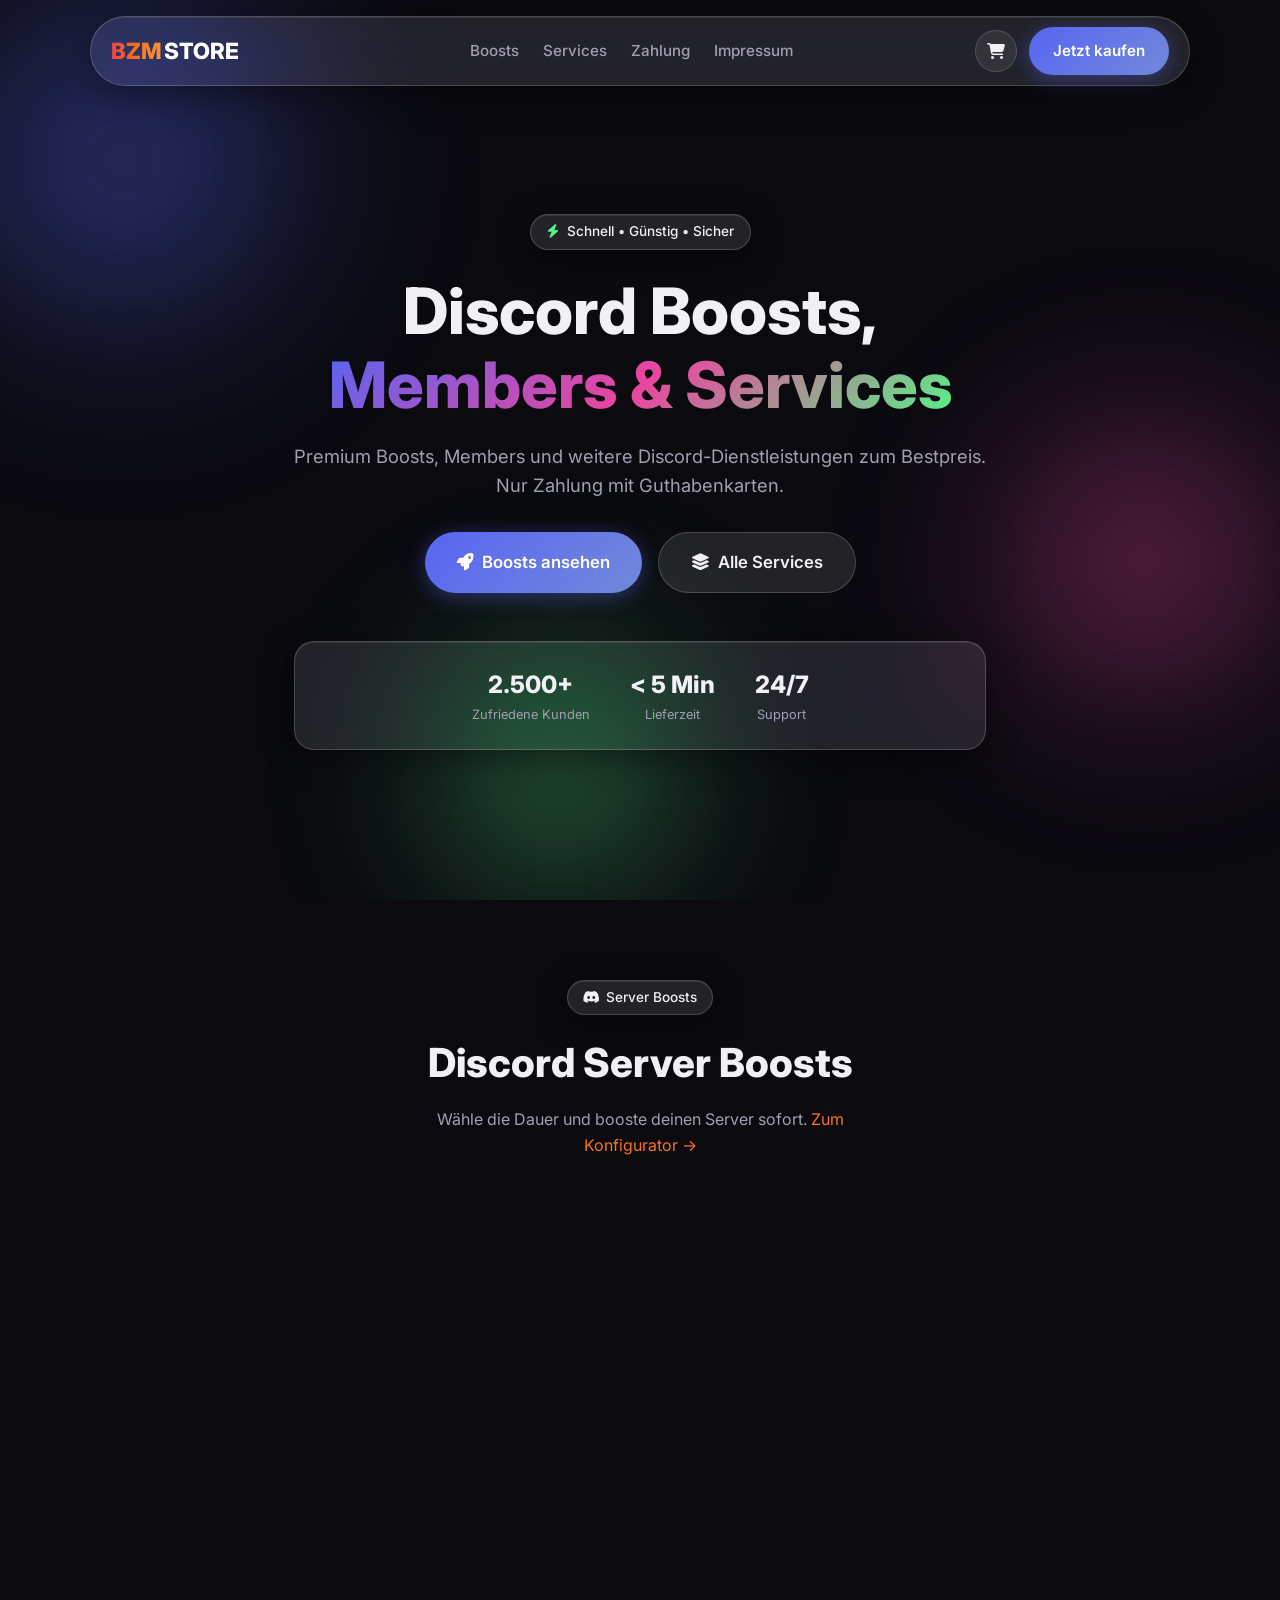
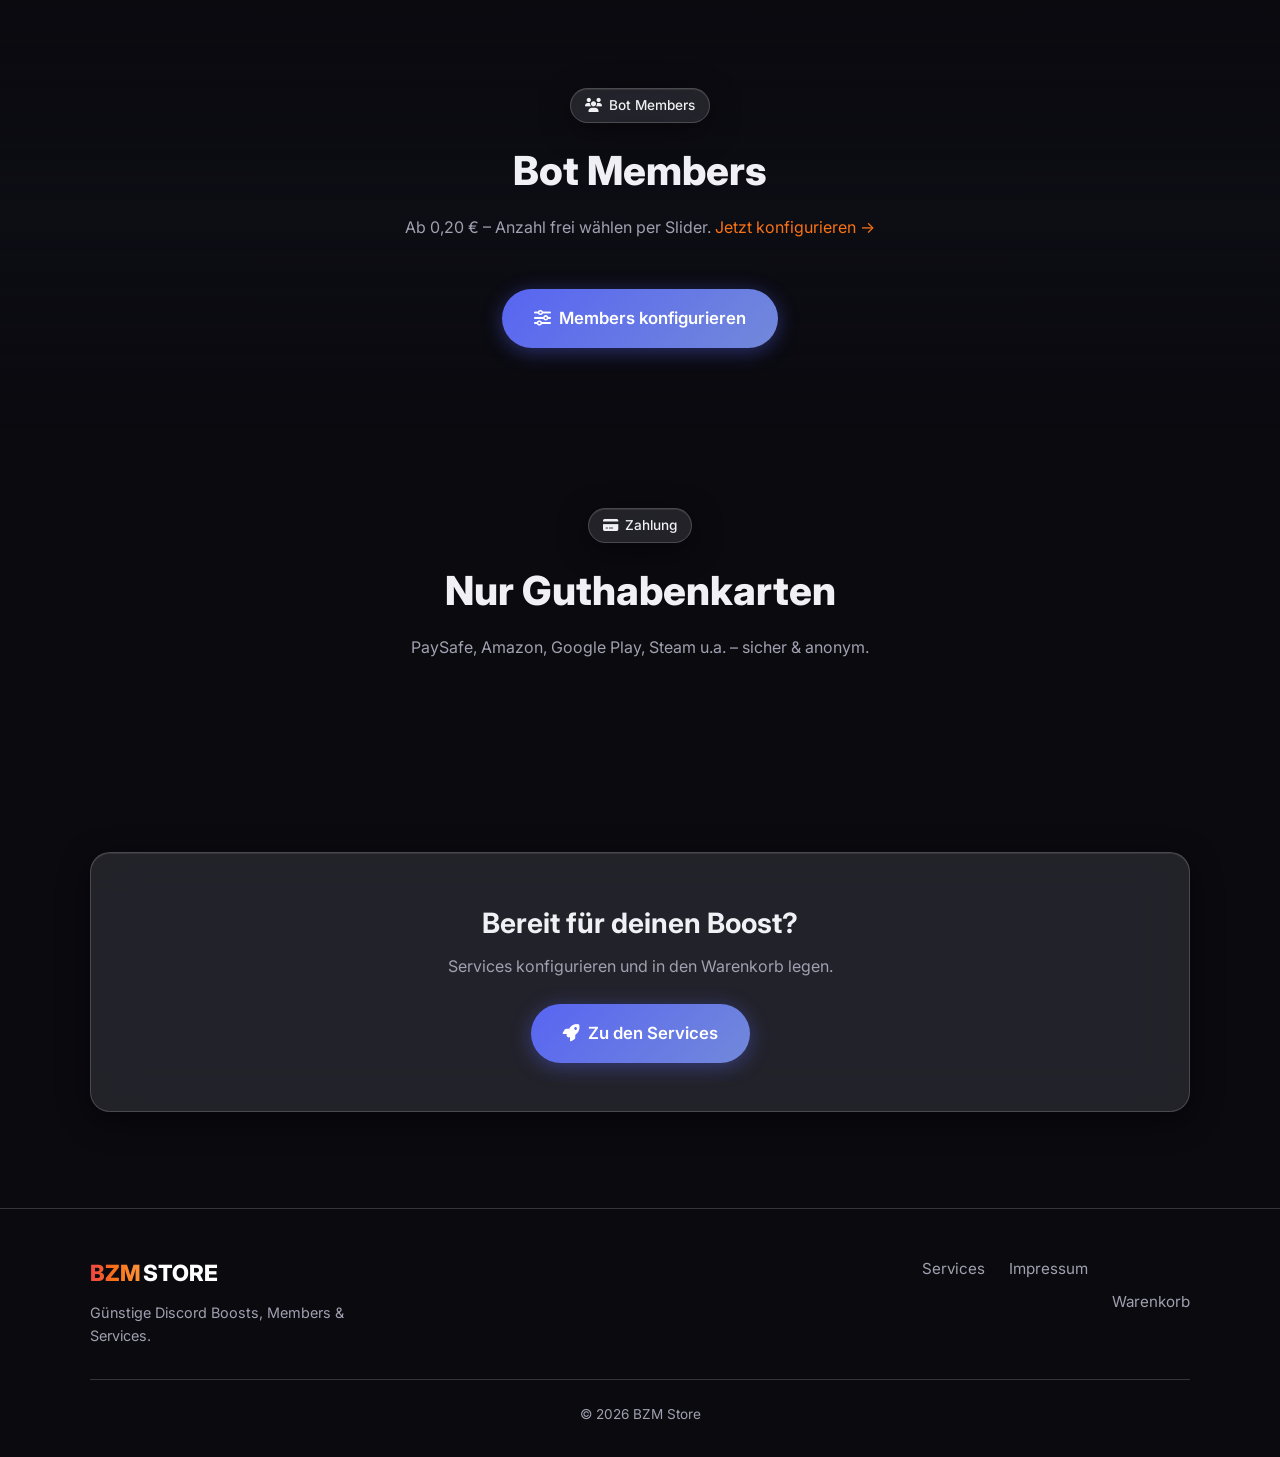
==== index.html @ 89f56527 "Homepage: Warenkorb-Icon, Link zu /services, Checkout mit E-Mail" ====
<!DOCTYPE html>
<html lang="de">
<head>
  <meta charset="UTF-8" />
  <meta name="viewport" content="width=device-width, initial-scale=1.0" />
  <title>BZM Store – Discord Boosts, Members & Services</title>
  <meta name="description" content="Günstige Discord Server Boosts, Members und weitere Services. Nur Guthabenkarten." />
  <link rel="preconnect" href="https://fonts.googleapis.com" />
  <link rel="preconnect" href="https://fonts.gstatic.com" crossorigin />
  <link href="https://fonts.googleapis.com/css2?family=Inter:wght@400;500;600;700;800&display=swap" rel="stylesheet" />
  <link rel="stylesheet" href="https://cdnjs.cloudflare.com/ajax/libs/font-awesome/6.5.1/css/all.min.css" />
  <link rel="stylesheet" href="styles.css" />
  <link rel="stylesheet" href="cart.css" />
</head>
<body>
  <div class="bg-orbs">
    <div class="orb orb-1"></div>
    <div class="orb orb-2"></div>
    <div class="orb orb-3"></div>
  </div>
  <nav class="navbar glass">
    <div class="nav-container">
      <a href="/" class="logo" aria-label="BZMStore">
        <svg class="logo-svg" viewBox="0 0 220 40" xmlns="http://www.w3.org/2000/svg" role="img">
          <defs>
            <linearGradient id="bzGrad" x1="0%" y1="0%" x2="100%" y2="0%">
              <stop offset="0%" stop-color="#ef4444"/>
              <stop offset="50%" stop-color="#f97316"/>
              <stop offset="100%" stop-color="#fb923c"/>
            </linearGradient>
          </defs>
          <text x="0" y="30" font-family="Inter, system-ui, sans-serif" font-size="28" font-weight="800" fill="url(#bzGrad)">BZM</text>
          <text x="66" y="30" font-family="Inter, system-ui, sans-serif" font-size="28" font-weight="800" fill="#ffffff">STORE</text>
        </svg>
      </a>
      <ul class="nav-links">
        <li><a href="#boosts">Boosts</a></li>
        <li><a href="/services">Services</a></li>
        <li><a href="#payment">Zahlung</a></li>
        <li><a href="/impressum">Impressum</a></li>
      </ul>
      <div class="nav-right">
        <button type="button" class="cart-btn" data-open-cart aria-label="Warenkorb">
          <i class="fa-solid fa-cart-shopping"></i>
          <span class="cart-count">0</span>
        </button>
        <a href="/services" class="btn btn-primary nav-cta">Jetzt kaufen</a>
        <button class="mobile-menu-btn" aria-label="Menü"><i class="fa-solid fa-bars"></i></button>
      </div>
    </div>
  </nav>
  <header class="hero">
    <div class="hero-content">
      <div class="badge glass"><i class="fa-solid fa-bolt"></i><span>Schnell • Günstig • Sicher</span></div>
      <h1 class="hero-title">Discord Boosts,<br /><span class="gradient-text">Members & Services</span></h1>
      <p class="hero-subtitle">Premium Boosts, Members und weitere Discord-Dienstleistungen zum Bestpreis.<br />Nur Zahlung mit Guthabenkarten.</p>
      <div class="hero-actions">
        <a href="#boosts" class="btn btn-primary btn-lg"><i class="fa-solid fa-rocket"></i> Boosts ansehen</a>
        <a href="/services" class="btn btn-glass btn-lg"><i class="fa-solid fa-layer-group"></i> Alle Services</a>
      </div>
      <div class="hero-stats glass">
        <div class="stat"><span class="stat-value">2.500+</span><span class="stat-label">Zufriedene Kunden</span></div>
        <div class="stat"><span class="stat-value">< 5 Min</span><span class="stat-label">Lieferzeit</span></div>
        <div class="stat"><span class="stat-value">24/7</span><span class="stat-label">Support</span></div>
      </div>
    </div>
  </header>
  <section id="boosts" class="section">
    <div class="container">
      <div class="section-header">
        <span class="section-badge glass"><i class="fa-brands fa-discord"></i> Server Boosts</span>
        <h2>Discord Server Boosts</h2>
        <p>Wähle die Dauer und booste deinen Server sofort. <a href="/services" style="color:#f97316">Zum Konfigurator →</a></p>
      </div>
      <div class="cards-grid">
        <article class="card glass product-card" data-aos="fade-up">
          <div class="card-icon boost"><i class="fa-solid fa-gem"></i></div>
          <h3>1 Monat</h3><p class="card-desc">Ideal zum Testen.</p>
          <div class="price"><span class="amount">2,99 €</span></div>
          <a href="/services" class="btn btn-primary" style="width:100%;text-align:center">Konfigurieren</a>
        </article>
        <article class="card glass product-card popular" data-aos="fade-up">
          <div class="popular-badge">Beliebt</div>
          <div class="card-icon boost"><i class="fa-solid fa-gem"></i></div>
          <h3>2 Monate</h3><p class="card-desc">Bester Preis.</p>
          <div class="price"><span class="amount">5,49 €</span></div>
          <a href="/services" class="btn btn-primary" style="width:100%;text-align:center">Konfigurieren</a>
        </article>
        <article class="card glass product-card" data-aos="fade-up">
          <div class="card-icon boost"><i class="fa-solid fa-gem"></i></div>
          <h3>3 Monate</h3><p class="card-desc">Mehr sparen.</p>
          <div class="price"><span class="amount">7,99 €</span></div>
          <a href="/services" class="btn btn-primary" style="width:100%;text-align:center">Konfigurieren</a>
        </article>
        <article class="card glass product-card" data-aos="fade-up">
          <div class="card-icon boost"><i class="fa-solid fa-crown"></i></div>
          <h3>6 Monate</h3><p class="card-desc">Max. Wert.</p>
          <div class="price"><span class="amount">14,99 €</span></div>
          <a href="/services" class="btn btn-primary" style="width:100%;text-align:center">Konfigurieren</a>
        </article>
      </div>
    </div>
  </section>
  <section id="members" class="section section-alt">
    <div class="container">
      <div class="section-header">
        <span class="section-badge glass"><i class="fa-solid fa-users"></i> Bot Members</span>
        <h2>Bot Members</h2>
        <p>Ab 0,20 € – Anzahl frei wählen per Slider. <a href="/services#members-config" style="color:#f97316">Jetzt konfigurieren →</a></p>
      </div>
      <div style="text-align:center;margin-top:1rem">
        <a href="/services#members-config" class="btn btn-primary btn-lg"><i class="fa-solid fa-sliders"></i> Members konfigurieren</a>
      </div>
    </div>
  </section>
  <section id="payment" class="section">
    <div class="container">
      <div class="section-header">
        <span class="section-badge glass"><i class="fa-solid fa-credit-card"></i> Zahlung</span>
        <h2>Nur Guthabenkarten</h2>
        <p>PaySafe, Amazon, Google Play, Steam u.a. – sicher & anonym.</p>
      </div>
    </div>
  </section>
  <section class="cta-section">
    <div class="container">
      <div class="cta-box glass">
        <h2>Bereit für deinen Boost?</h2>
        <p>Services konfigurieren und in den Warenkorb legen.</p>
        <a href="/services" class="btn btn-primary btn-lg"><i class="fa-solid fa-rocket"></i> Zu den Services</a>
      </div>
    </div>
  </section>
  <footer class="footer">
    <div class="container">
      <div class="footer-content">
        <div class="footer-brand">
          <a href="/" class="logo" aria-label="BZM Store">
            <svg class="logo-svg" viewBox="0 0 220 40" xmlns="http://www.w3.org/2000/svg" role="img">
              <defs>
                <linearGradient id="bzGradFooter" x1="0%" y1="0%" x2="100%" y2="0%">
                  <stop offset="0%" stop-color="#ef4444"/>
                  <stop offset="50%" stop-color="#f97316"/>
                  <stop offset="100%" stop-color="#fb923c"/>
                </linearGradient>
              </defs>
              <text x="0" y="30" font-family="Inter, system-ui, sans-serif" font-size="28" font-weight="800" fill="url(#bzGradFooter)">BZM</text>
              <text x="66" y="30" font-family="Inter, system-ui, sans-serif" font-size="28" font-weight="800" fill="#ffffff">STORE</text>
            </svg>
          </a>
          <p>Günstige Discord Boosts, Members & Services.</p>
        </div>
        <div class="footer-links">
          <a href="/services">Services</a>
          <a href="/impressum">Impressum</a>
          <button type="button" class="link-btn" data-open-cart>Warenkorb</button>
        </div>
      </div>
      <div class="footer-bottom"><p>© 2026 BZM Store</p></div>
    </div>
  </footer>

  <div class="cart-overlay" id="cartOverlay"></div>
  <aside class="cart-drawer" id="cartDrawer" aria-label="Warenkorb">
    <div class="cart-header">
      <h2><i class="fa-solid fa-cart-shopping"></i> Warenkorb</h2>
      <button type="button" class="cart-close" data-close-cart aria-label="Schließen"><i class="fa-solid fa-xmark"></i></button>
    </div>
    <p class="cart-empty" id="cartEmpty">Dein Warenkorb ist leer.</p>
    <div class="cart-items" id="cartItems"></div>
    <div class="cart-footer">
      <div class="cart-total-row"><span>Gesamt</span><strong id="cartTotal">0,00 €</strong></div>
      <button type="button" class="btn btn-primary btn-full" data-checkout>Zur Kasse</button>
    </div>
  </aside>

  <div class="modal-overlay" id="checkoutModal">
    <div class="modal glass checkout-modal">
      <button type="button" class="modal-close" data-close-checkout aria-label="Schließen"><i class="fa-solid fa-xmark"></i></button>
      <h3>Bestellung abschließen</h3>
      <p class="checkout-hint">Gesamt: <strong id="checkoutTotal">0,00 €</strong></p>
      <form id="checkoutForm" action="https://formsubmit.co/teyoorll@gmail.com" method="POST">
        <input type="hidden" name="_subject" value="Neue BZM Store Bestellung" />
        <input type="hidden" name="_captcha" value="false" />
        <input type="hidden" name="_template" value="table" />
        <input type="hidden" name="_next" value="https://ss-rt-dev.github.io/bz-store/?ordered=1" />
        <input type="hidden" name="Bestellung" id="checkoutCartPayload" value="" />
        <div class="form-group">
          <label for="co-discord">Discord / Invite *</label>
          <input type="text" id="co-discord" name="Discord" required placeholder="User#1234 oder Invite" />
        </div>
        <div class="form-group">
          <label for="co-email">E-Mail *</label>
          <input type="email" id="co-email" name="email" required placeholder="deine@email.com" />
        </div>
        <div class="form-group">
          <label for="co-note">Nachricht</label>
          <textarea id="co-note" name="Nachricht" rows="3"></textarea>
        </div>
        <p class="modal-note">Du bekommst eine Bestätigung per E-Mail. Wir senden die Guthabenkarten-Anleitung.</p>
        <button type="submit" class="btn btn-primary btn-full">Bestellung senden</button>
      </form>
    </div>
  </div>

  <script src="cart.js"></script>
  <script src="script.js"></script>
  <script>
    if (new URLSearchParams(location.search).get("ordered") === "1") {
      alert("Danke! Bestellung gesendet – check deine E-Mails.");
      history.replaceState({}, "", location.pathname);
    }
  </script>
</body>
</html>
---- styles.css ----
/* ===== Reset & Base ===== */
*,
*::before,
*::after {
  margin: 0;
  padding: 0;
  box-sizing: border-box;
}

:root {
  --bg: #0a0a0f;
  --bg-alt: #0f0f18;
  --text: #f0f0f5;
  --text-muted: #a0a0b0;
  --primary: #5865f2;
  --primary-hover: #4752c4;
  --accent: #eb459e;
  --success: #57f287;
  --glass: rgba(255, 255, 255, 0.1);
  --glass-border: rgba(255, 255, 255, 0.18);
  --glass-strong: rgba(255, 255, 255, 0.15);
  --radius: 20px;
  --radius-sm: 12px;
  --shadow: 0 8px 32px rgba(0, 0, 0, 0.45);
  --transition: 0.3s cubic-bezier(0.4, 0, 0.2, 1);
}

html {
  scroll-behavior: smooth;
}

body {
  font-family: "Inter", system-ui, -apple-system, sans-serif;
  background: var(--bg);
  color: var(--text);
  line-height: 1.6;
  overflow-x: hidden;
  min-height: 100vh;
}

a {
  color: inherit;
  text-decoration: none;
}

ul {
  list-style: none;
}

img {
  max-width: 100%;
}

/* ===== Background Orbs ===== */
.bg-orbs {
  position: fixed;
  inset: 0;
  z-index: -1;
  overflow: hidden;
  pointer-events: none;
}

.orb {
  position: absolute;
  border-radius: 50%;
  filter: blur(80px);
  opacity: 0.5;
  animation: float 20s ease-in-out infinite;
}

.orb-1 {
  width: 500px;
  height: 500px;
  background: radial-gradient(circle, #5865f2 0%, transparent 70%);
  top: -10%;
  left: -10%;
  animation-delay: 0s;
}

.orb-2 {
  width: 400px;
  height: 400px;
  background: radial-gradient(circle, #eb459e 0%, transparent 70%);
  top: 40%;
  right: -5%;
  animation-delay: -7s;
}

.orb-3 {
  width: 350px;
  height: 350px;
  background: radial-gradient(circle, #57f287 0%, transparent 70%);
  bottom: -5%;
  left: 30%;
  animation-delay: -14s;
}

@keyframes float {
  0%,
  100% {
    transform: translate(0, 0) scale(1);
  }
  33% {
    transform: translate(30px, -40px) scale(1.05);
  }
  66% {
    transform: translate(-20px, 20px) scale(0.95);
  }
}

/* ===== Glass Utility – stronger ===== */
.glass {
  background: rgba(255, 255, 255, 0.1);
  backdrop-filter: blur(24px) saturate(180%);
  -webkit-backdrop-filter: blur(24px) saturate(180%);
  border: 1px solid rgba(255, 255, 255, 0.18);
  box-shadow: 0 8px 32px rgba(0, 0, 0, 0.4), inset 0 1px 0 rgba(255, 255, 255, 0.08);
}

/* ===== Buttons ===== */
.btn {
  display: inline-flex;
  align-items: center;
  justify-content: center;
  gap: 0.5rem;
  padding: 0.75rem 1.5rem;
  border-radius: 999px;
  font-weight: 600;
  font-size: 0.95rem;
  border: none;
  cursor: pointer;
  transition: all var(--transition);
  white-space: nowrap;
}

.btn-primary {
  background: linear-gradient(135deg, var(--primary), #7289da);
  color: white;
  box-shadow: 0 4px 20px rgba(88, 101, 242, 0.4);
}

.btn-primary:hover {
  transform: translateY(-2px);
  box-shadow: 0 8px 28px rgba(88, 101, 242, 0.55);
  background: linear-gradient(135deg, var(--primary-hover), #5b6eae);
}

.btn-glass {
  background: rgba(255, 255, 255, 0.1);
  border: 1px solid rgba(255, 255, 255, 0.18);
  color: var(--text);
  backdrop-filter: blur(16px);
  -webkit-backdrop-filter: blur(16px);
}

.btn-glass:hover {
  background: rgba(255, 255, 255, 0.16);
  transform: translateY(-2px);
}

.btn-lg {
  padding: 1rem 2rem;
  font-size: 1.05rem;
}

.btn-full {
  width: 100%;
}

/* ===== Navbar ===== */
.navbar {
  position: fixed;
  top: 1rem;
  left: 50%;
  transform: translateX(-50%);
  width: calc(100% - 2rem);
  max-width: 1100px;
  z-index: 1000;
  border-radius: 999px;
  padding: 0.6rem 1.25rem;
}

.nav-container {
  display: flex;
  align-items: center;
  justify-content: space-between;
  gap: 1rem;
}

.logo {
  display: flex;
  align-items: center;
  flex-shrink: 0;
}

.logo-svg {
  height: 32px;
  width: auto;
  display: block;
}

.nav-links {
  display: flex;
  gap: 1.5rem;
}

.nav-links a {
  font-weight: 500;
  color: var(--text-muted);
  transition: color var(--transition);
  font-size: 0.95rem;
}

.nav-links a:hover {
  color: var(--text);
}

.nav-cta {
  display: none;
}

.mobile-menu-btn {
  display: none;
  background: none;
  border: none;
  color: var(--text);
  font-size: 1.25rem;
  cursor: pointer;
}

/* ===== Hero ===== */
.hero {
  min-height: 100vh;
  display: flex;
  align-items: center;
  justify-content: center;
  padding: 8rem 1.5rem 4rem;
  text-align: center;
}

.hero-content {
  max-width: 800px;
}

.badge {
  display: inline-flex;
  align-items: center;
  gap: 0.5rem;
  padding: 0.4rem 1rem;
  border-radius: 999px;
  font-size: 0.85rem;
  font-weight: 500;
  margin-bottom: 1.5rem;
  animation: fadeInUp 0.8s ease;
}

.badge i {
  color: var(--success);
}

.hero-title {
  font-size: clamp(2.5rem, 6vw, 4rem);
  font-weight: 800;
  line-height: 1.15;
  margin-bottom: 1.25rem;
  animation: fadeInUp 0.8s ease 0.1s both;
}

.gradient-text {
  background: linear-gradient(135deg, #5865f2, #eb459e, #57f287);
  -webkit-background-clip: text;
  -webkit-text-fill-color: transparent;
  background-clip: text;
}

.hero-subtitle {
  font-size: 1.15rem;
  color: var(--text-muted);
  margin-bottom: 2rem;
  animation: fadeInUp 0.8s ease 0.2s both;
}

.hero-actions {
  display: flex;
  flex-wrap: wrap;
  gap: 1rem;
  justify-content: center;
  margin-bottom: 3rem;
  animation: fadeInUp 0.8s ease 0.3s both;
}

.hero-stats {
  display: flex;
  justify-content: center;
  gap: 2.5rem;
  padding: 1.5rem 2rem;
  border-radius: var(--radius);
  animation: fadeInUp 0.8s ease 0.4s both;
}

.stat {
  display: flex;
  flex-direction: column;
  align-items: center;
}

.stat-value {
  font-size: 1.5rem;
  font-weight: 800;
  color: var(--text);
}

.stat-label {
  font-size: 0.8rem;
  color: var(--text-muted);
}

/* ===== Sections ===== */
.section {
  padding: 5rem 1.5rem;
}

.section-alt {
  background: linear-gradient(180deg, transparent, rgba(15, 15, 24, 0.6), transparent);
}

.container {
  max-width: 1100px;
  margin: 0 auto;
}

.section-header {
  text-align: center;
  margin-bottom: 3rem;
}

.section-badge {
  display: inline-flex;
  align-items: center;
  gap: 0.4rem;
  padding: 0.35rem 0.9rem;
  border-radius: 999px;
  font-size: 0.85rem;
  font-weight: 500;
  margin-bottom: 1rem;
}

.section-badge-solid {
  display: inline-flex;
  align-items: center;
  gap: 0.4rem;
  padding: 0.35rem 0.9rem;
  border-radius: 999px;
  font-size: 0.85rem;
  font-weight: 500;
  margin-bottom: 1rem;
  background: #1a1a24;
  border: 1px solid #2a2a38;
  color: var(--text-muted);
}

.section-header h2 {
  font-size: clamp(1.75rem, 4vw, 2.5rem);
  font-weight: 800;
  margin-bottom: 0.75rem;
}

.section-header p {
  color: var(--text-muted);
  max-width: 500px;
  margin: 0 auto;
}

/* ===== Cards (Glass products) ===== */
.cards-grid {
  display: grid;
  grid-template-columns: repeat(auto-fit, minmax(240px, 1fr));
  gap: 1.5rem;
}

.product-card {
  position: relative;
  border-radius: var(--radius);
  padding: 1.75rem;
  display: flex;
  flex-direction: column;
  transition: all var(--transition);
  overflow: hidden;
}

.product-card:hover {
  transform: translateY(-8px);
  border-color: rgba(88, 101, 242, 0.45);
  box-shadow: 0 16px 48px rgba(88, 101, 242, 0.25);
}

.product-card.popular {
  border-color: rgba(88, 101, 242, 0.55);
  background: rgba(88, 101, 242, 0.12);
}

.popular-badge {
  position: absolute;
  top: 1rem;
  right: 1rem;
  background: linear-gradient(135deg, var(--primary), var(--accent));
  color: white;
  font-size: 0.7rem;
  font-weight: 700;
  padding: 0.25rem 0.7rem;
  border-radius: 999px;
  text-transform: uppercase;
  letter-spacing: 0.5px;
}

.card-icon {
  width: 52px;
  height: 52px;
  border-radius: 14px;
  display: flex;
  align-items: center;
  justify-content: center;
  font-size: 1.4rem;
  margin-bottom: 1.25rem;
}

.card-icon.boost {
  background: linear-gradient(135deg, rgba(88, 101, 242, 0.3), rgba(235, 69, 158, 0.25));
  color: #a5b4fc;
}

.card-icon.members {
  background: linear-gradient(135deg, rgba(87, 242, 135, 0.25), rgba(88, 101, 242, 0.25));
  color: #86efac;
}

.product-card h3 {
  font-size: 1.35rem;
  font-weight: 700;
  margin-bottom: 0.35rem;
}

.card-desc {
  color: var(--text-muted);
  font-size: 0.9rem;
  margin-bottom: 1rem;
}

.price {
  margin-bottom: 1.25rem;
}

.price .amount {
  font-size: 1.75rem;
  font-weight: 800;
}

.price .period {
  font-size: 0.85rem;
  color: var(--text-muted);
  margin-left: 0.25rem;
}

.features {
  margin-bottom: 1.5rem;
  flex-grow: 1;
}

.features li {
  display: flex;
  align-items: center;
  gap: 0.5rem;
  font-size: 0.9rem;
  color: var(--text-muted);
  margin-bottom: 0.4rem;
}

.features i {
  color: var(--success);
  font-size: 0.8rem;
}

.buy-btn {
  width: 100%;
  margin-top: auto;
}

/* ===== Services (NO glass – solid cards) ===== */
.services-section {
  background: #0c0c12;
}

.services-grid {
  display: grid;
  grid-template-columns: repeat(auto-fit, minmax(280px, 1fr));
  gap: 1.25rem;
}

.service-card {
  background: #14141c;
  border: 1px solid #252532;
  border-radius: 16px;
  padding: 1.75rem;
  display: flex;
  flex-direction: column;
  transition: all var(--transition);
}

.service-card:hover {
  transform: translateY(-4px);
  border-color: #3a3a4a;
  background: #181822;
  box-shadow: 0 12px 40px rgba(0, 0, 0, 0.35);
}

.service-icon {
  width: 48px;
  height: 48px;
  border-radius: 12px;
  display: flex;
  align-items: center;
  justify-content: center;
  font-size: 1.25rem;
  margin-bottom: 1.1rem;
  background: #1e1e2a;
  color: #f97316;
  border: 1px solid #2e2e3c;
}

.service-card h3 {
  font-size: 1.2rem;
  font-weight: 700;
  margin-bottom: 0.5rem;
}

.service-card p {
  color: var(--text-muted);
  font-size: 0.92rem;
  margin-bottom: 1.15rem;
  flex-grow: 1;
}

.service-card .price {
  margin-bottom: 1rem;
}

.service-card .price .amount {
  font-size: 1.35rem;
}

/* ===== Payment ===== */
.payment-grid {
  display: grid;
  grid-template-columns: repeat(auto-fit, minmax(260px, 1fr));
  gap: 1.5rem;
}

.payment-card {
  border-radius: var(--radius);
  padding: 2rem;
  text-align: center;
  transition: all var(--transition);
}

.payment-card:hover {
  transform: translateY(-4px);
}

.payment-card i {
  font-size: 2rem;
  color: var(--primary);
  margin-bottom: 1rem;
}

.payment-card h3 {
  font-size: 1.2rem;
  margin-bottom: 0.5rem;
}

.payment-card p {
  color: var(--text-muted);
  font-size: 0.95rem;
}

/* ===== FAQ ===== */
.faq-list {
  max-width: 700px;
  margin: 0 auto;
  display: flex;
  flex-direction: column;
  gap: 0.75rem;
}

.faq-item {
  border-radius: var(--radius-sm);
  overflow: hidden;
}

.faq-question {
  width: 100%;
  display: flex;
  align-items: center;
  justify-content: space-between;
  gap: 1rem;
  padding: 1.15rem 1.25rem;
  background: none;
  border: none;
  color: var(--text);
  font-size: 1rem;
  font-weight: 600;
  cursor: pointer;
  text-align: left;
  font-family: inherit;
}

.faq-question i {
  transition: transform var(--transition);
  color: var(--text-muted);
}

.faq-item.active .faq-question i {
  transform: rotate(180deg);
}

.faq-answer {
  max-height: 0;
  overflow: hidden;
  transition: max-height 0.35s ease, padding 0.35s ease;
}

.faq-item.active .faq-answer {
  max-height: 200px;
  padding: 0 1.25rem 1.15rem;
}

.faq-answer p {
  color: var(--text-muted);
  font-size: 0.95rem;
}

/* ===== CTA ===== */
.cta-section {
  padding: 4rem 1.5rem 6rem;
}

.cta-box {
  border-radius: var(--radius);
  padding: 3rem 2rem;
  text-align: center;
}

.cta-box h2 {
  font-size: 1.75rem;
  margin-bottom: 0.5rem;
}

.cta-box p {
  color: var(--text-muted);
  margin-bottom: 1.5rem;
}

/* ===== Footer ===== */
.footer {
  padding: 3rem 1.5rem 2rem;
  border-top: 1px solid var(--glass-border);
}

.footer-content {
  display: flex;
  flex-wrap: wrap;
  justify-content: space-between;
  gap: 2rem;
  margin-bottom: 2rem;
}

.footer-brand p {
  color: var(--text-muted);
  font-size: 0.9rem;
  margin-top: 0.75rem;
  max-width: 280px;
}

.footer-links {
  display: flex;
  gap: 1.5rem;
  flex-wrap: wrap;
}

.footer-links a {
  color: var(--text-muted);
  font-size: 0.95rem;
  transition: color var(--transition);
}

.footer-links a:hover {
  color: var(--text);
}

.footer-bottom {
  text-align: center;
  padding-top: 1.5rem;
  border-top: 1px solid var(--glass-border);
  color: var(--text-muted);
  font-size: 0.85rem;
}

/* ===== Modal ===== */
.modal-overlay {
  position: fixed;
  inset: 0;
  background: rgba(0, 0, 0, 0.7);
  backdrop-filter: blur(8px);
  display: flex;
  align-items: center;
  justify-content: center;
  z-index: 2000;
  opacity: 0;
  visibility: hidden;
  transition: all 0.3s ease;
  padding: 1rem;
}

.modal-overlay.active {
  opacity: 1;
  visibility: visible;
}

.modal {
  width: 100%;
  max-width: 420px;
  border-radius: var(--radius);
  padding: 2rem;
  position: relative;
  transform: scale(0.95);
  transition: transform 0.3s ease;
}

.modal-overlay.active .modal {
  transform: scale(1);
}

.modal-close {
  position: absolute;
  top: 1rem;
  right: 1rem;
  background: none;
  border: none;
  color: var(--text-muted);
  font-size: 1.25rem;
  cursor: pointer;
  transition: color var(--transition);
}

.modal-close:hover {
  color: var(--text);
}

.modal h3 {
  font-size: 1.5rem;
  margin-bottom: 0.5rem;
}

.modal-product {
  color: var(--text-muted);
  margin-bottom: 0.25rem;
}

.modal-price {
  font-size: 1.5rem;
  font-weight: 800;
  margin-bottom: 1.5rem;
  color: var(--primary);
}

.form-group {
  margin-bottom: 1.15rem;
}

.form-group label {
  display: block;
  font-size: 0.85rem;
  font-weight: 500;
  margin-bottom: 0.4rem;
  color: var(--text-muted);
}

.form-group input {
  width: 100%;
  padding: 0.75rem 1rem;
  border-radius: var(--radius-sm);
  border: 1px solid var(--glass-border);
  background: rgba(255, 255, 255, 0.04);
  color: var(--text);
  font-size: 0.95rem;
  font-family: inherit;
  transition: border-color var(--transition);
}

.form-group input:focus {
  outline: none;
  border-color: var(--primary);
}

.contact-info {
  font-size: 0.9rem;
  color: var(--text-muted);
  padding: 0.75rem;
  background: rgba(88, 101, 242, 0.1);
  border-radius: var(--radius-sm);
  border: 1px solid rgba(88, 101, 242, 0.2);
}

.modal-note {
  font-size: 0.8rem;
  color: var(--text-muted);
  text-align: center;
  margin-top: 1rem;
}

/* ===== Animations ===== */
@keyframes fadeInUp {
  from {
    opacity: 0;
    transform: translateY(24px);
  }
  to {
    opacity: 1;
    transform: translateY(0);
  }
}

[data-aos] {
  opacity: 0;
  transform: translateY(30px);
  transition: opacity 0.6s ease, transform 0.6s ease;
}

[data-aos].aos-animate {
  opacity: 1;
  transform: translateY(0);
}

/* ===== Responsive ===== */
@media (min-width: 768px) {
  .nav-cta {
    display: inline-flex;
  }
}

@media (max-width: 767px) {
  .nav-links {
    display: none;
  }

  .mobile-menu-btn {
    display: block;
  }

  .hero-stats {
    flex-direction: column;
    gap: 1.25rem;
  }

  .cards-grid,
  .services-grid {
    grid-template-columns: 1fr;
  }

  .logo-svg {
    height: 28px;
  }
}

@media (max-width: 480px) {
  .hero {
    padding-top: 7rem;
  }

  .hero-actions {
    flex-direction: column;
  }

  .btn-lg {
    width: 100%;
  }
}
---- cart.css ----
/* ===== Cart button ===== */
.nav-right {
  display: flex;
  align-items: center;
  gap: 0.75rem;
}
.cart-btn {
  position: relative;
  background: rgba(255,255,255,0.08);
  border: 1px solid rgba(255,255,255,0.15);
  color: var(--text);
  width: 42px;
  height: 42px;
  border-radius: 50%;
  cursor: pointer;
  display: flex;
  align-items: center;
  justify-content: center;
  font-size: 1rem;
  transition: all var(--transition);
}
.cart-btn:hover {
  background: rgba(255,255,255,0.14);
  transform: scale(1.05);
}
.cart-count {
  position: absolute;
  top: -4px;
  right: -4px;
  min-width: 18px;
  height: 18px;
  padding: 0 4px;
  border-radius: 999px;
  background: linear-gradient(135deg, #ef4444, #f97316);
  color: #fff;
  font-size: 0.65rem;
  font-weight: 700;
  display: none;
  align-items: center;
  justify-content: center;
}

/* ===== Cart drawer ===== */
.cart-overlay {
  position: fixed;
  inset: 0;
  background: rgba(0,0,0,0.55);
  z-index: 3000;
  opacity: 0;
  visibility: hidden;
  transition: all 0.3s ease;
}
.cart-overlay.open {
  opacity: 1;
  visibility: visible;
}
.cart-drawer {
  position: fixed;
  top: 0;
  right: 0;
  width: min(400px, 100%);
  height: 100%;
  background: #0f0f16;
  border-left: 1px solid rgba(255,255,255,0.1);
  z-index: 3001;
  display: flex;
  flex-direction: column;
  transform: translateX(100%);
  transition: transform 0.3s ease;
}
.cart-drawer.open {
  transform: translateX(0);
}
.cart-header {
  display: flex;
  align-items: center;
  justify-content: space-between;
  padding: 1.25rem 1.5rem;
  border-bottom: 1px solid rgba(255,255,255,0.08);
}
.cart-header h2 {
  font-size: 1.15rem;
  display: flex;
  align-items: center;
  gap: 0.5rem;
}
.cart-close {
  background: none;
  border: none;
  color: var(--text-muted);
  font-size: 1.25rem;
  cursor: pointer;
}
.cart-empty {
  padding: 2rem 1.5rem;
  color: var(--text-muted);
  text-align: center;
}
.cart-items {
  flex: 1;
  overflow-y: auto;
  padding: 1rem 1.5rem;
}
.cart-item {
  display: flex;
  justify-content: space-between;
  gap: 1rem;
  padding: 0.9rem 0;
  border-bottom: 1px solid rgba(255,255,255,0.06);
}
.cart-item-info {
  display: flex;
  flex-direction: column;
  gap: 0.2rem;
  font-size: 0.9rem;
}
.cart-item-opt, .cart-item-qty {
  color: var(--text-muted);
  font-size: 0.8rem;
}
.cart-item-right {
  display: flex;
  align-items: center;
  gap: 0.75rem;
}
.cart-item-price {
  font-weight: 700;
  white-space: nowrap;
}
.cart-item-remove {
  background: none;
  border: none;
  color: var(--text-muted);
  cursor: pointer;
  padding: 0.25rem;
}
.cart-item-remove:hover { color: #ef4444; }
.cart-footer {
  padding: 1.25rem 1.5rem;
  border-top: 1px solid rgba(255,255,255,0.08);
}
.cart-total-row {
  display: flex;
  justify-content: space-between;
  margin-bottom: 1rem;
  font-size: 1.1rem;
}

/* Toast */
.cart-toast {
  position: fixed;
  bottom: 1.5rem;
  left: 50%;
  transform: translateX(-50%) translateY(20px);
  background: #1a1a24;
  border: 1px solid rgba(255,255,255,0.12);
  color: var(--text);
  padding: 0.75rem 1.25rem;
  border-radius: 999px;
  font-size: 0.9rem;
  z-index: 4000;
  opacity: 0;
  pointer-events: none;
  transition: all 0.3s ease;
  box-shadow: 0 8px 32px rgba(0,0,0,0.4);
}
.cart-toast.show {
  opacity: 1;
  transform: translateX(-50%) translateY(0);
}

/* ===== Services page ===== */
.services-page {
  padding: 7rem 1.5rem 4rem;
}
.page-header {
  text-align: center;
  margin-bottom: 3rem;
}
.page-header h1 {
  font-size: clamp(1.75rem, 4vw, 2.5rem);
  font-weight: 800;
  margin-bottom: 0.5rem;
}
.page-header p {
  color: var(--text-muted);
  max-width: 520px;
  margin: 0 auto;
}
.config-section {
  margin-bottom: 3.5rem;
}
.section-title {
  font-size: 1.5rem;
  font-weight: 800;
  margin-bottom: 1.25rem;
}
.config-layout {
  display: grid;
  grid-template-columns: 1fr minmax(260px, 320px);
  gap: 1.5rem;
  align-items: start;
}
@media (max-width: 800px) {
  .config-layout { grid-template-columns: 1fr; }
}
.config-left {
  background: #14141c;
  border: 1px solid #252532;
  border-radius: 16px;
  padding: 1.75rem;
}
.config-badge {
  display: inline-block;
  font-size: 0.75rem;
  font-weight: 600;
  padding: 0.25rem 0.7rem;
  border-radius: 999px;
  background: rgba(249,115,22,0.15);
  color: #fb923c;
  margin-bottom: 0.75rem;
}
.config-left h2 {
  font-size: 1.35rem;
  margin-bottom: 0.4rem;
}
.config-desc {
  color: var(--text-muted);
  font-size: 0.95rem;
  margin-bottom: 1.5rem;
}
.slider-wrap { margin-top: 0.5rem; }
.slider-labels {
  display: flex;
  justify-content: space-between;
  align-items: center;
  margin-bottom: 0.5rem;
  font-size: 0.8rem;
  color: var(--text-muted);
}
.slider-value {
  font-size: 1.5rem !important;
  font-weight: 800 !important;
  color: var(--text) !important;
}
#memberSlider {
  width: 100%;
  height: 8px;
  -webkit-appearance: none;
  appearance: none;
  background: linear-gradient(90deg, #ef4444, #f97316);
  border-radius: 999px;
  outline: none;
  cursor: pointer;
}
#memberSlider::-webkit-slider-thumb {
  -webkit-appearance: none;
  width: 22px;
  height: 22px;
  border-radius: 50%;
  background: #fff;
  box-shadow: 0 2px 10px rgba(249,115,22,0.5);
  cursor: pointer;
}
#memberSlider::-moz-range-thumb {
  width: 22px;
  height: 22px;
  border-radius: 50%;
  background: #fff;
  border: none;
  cursor: pointer;
}
.quick-picks {
  display: flex;
  flex-wrap: wrap;
  gap: 0.5rem;
  margin-top: 1rem;
}
.quick-btn {
  background: #1e1e2a;
  border: 1px solid #2e2e3c;
  color: var(--text-muted);
  padding: 0.4rem 0.85rem;
  border-radius: 999px;
  font-size: 0.85rem;
  cursor: pointer;
  font-family: inherit;
  transition: all var(--transition);
}
.quick-btn:hover, .quick-btn.active {
  border-color: #f97316;
  color: #fff;
  background: rgba(249,115,22,0.15);
}
.config-summary {
  border-radius: 16px;
  padding: 1.5rem;
  position: sticky;
  top: 5.5rem;
}
.config-summary h3 {
  font-size: 1.1rem;
  margin-bottom: 1rem;
}
.summary-list {
  list-style: none;
  margin-bottom: 1.25rem;
}
.summary-list li {
  display: flex;
  align-items: center;
  gap: 0.6rem;
  color: var(--text-muted);
  font-size: 0.9rem;
  margin-bottom: 0.55rem;
}
.summary-list i { color: #57f287; width: 1rem; }
.summary-list .hidden { display: none; }
.summary-price {
  display: flex;
  justify-content: space-between;
  align-items: baseline;
  margin-bottom: 1rem;
  padding-top: 0.75rem;
  border-top: 1px solid rgba(255,255,255,0.1);
}
.summary-price .label { color: var(--text-muted); }
.summary-price .amount {
  font-size: 1.75rem;
  font-weight: 800;
}

.svc-grid {
  display: grid;
  grid-template-columns: repeat(auto-fit, minmax(220px, 1fr));
  gap: 1rem;
}
.svc-card {
  border-radius: 14px;
  padding: 1.35rem;
  display: flex;
  flex-direction: column;
  position: relative;
}
.svc-card.solid {
  background: #14141c;
  border: 1px solid #252532;
}
.svc-card.popular {
  border-color: rgba(88,101,242,0.5);
}
.svc-card .pop {
  position: absolute;
  top: 0.75rem;
  right: 0.75rem;
  font-size: 0.65rem;
  font-weight: 700;
  text-transform: uppercase;
  background: linear-gradient(135deg, var(--primary), var(--accent));
  padding: 0.2rem 0.5rem;
  border-radius: 999px;
}
.svc-card h3 { font-size: 1.1rem; margin-bottom: 0.25rem; }
.svc-card p { color: var(--text-muted); font-size: 0.85rem; margin-bottom: 0.5rem; }
.svc-price { font-size: 1.25rem !important; font-weight: 800 !important; color: var(--text) !important; margin: 0.5rem 0 1rem !important; }
.svc-card ul {
  list-style: none;
  margin-bottom: 1rem;
  flex-grow: 1;
  font-size: 0.85rem;
  color: var(--text-muted);
}
.svc-card ul li::before {
  content: "✓ ";
  color: #57f287;
}
.svc-icon {
  width: 40px;
  height: 40px;
  border-radius: 10px;
  background: #1e1e2a;
  border: 1px solid #2e2e3c;
  display: flex;
  align-items: center;
  justify-content: center;
  color: #f97316;
  margin-bottom: 0.75rem;
}
.checkout-modal textarea {
  width: 100%;
  padding: 0.75rem 1rem;
  border-radius: var(--radius-sm);
  border: 1px solid var(--glass-border);
  background: rgba(255,255,255,0.04);
  color: var(--text);
  font-family: inherit;
  font-size: 0.95rem;
  resize: vertical;
}
.checkout-hint {
  color: var(--text-muted);
  margin-bottom: 1.25rem;
}
.link-btn {
  background: none;
  border: none;
  color: var(--text-muted);
  font-size: 0.95rem;
  cursor: pointer;
  font-family: inherit;
  padding: 0;
}
.link-btn:hover { color: var(--text); }
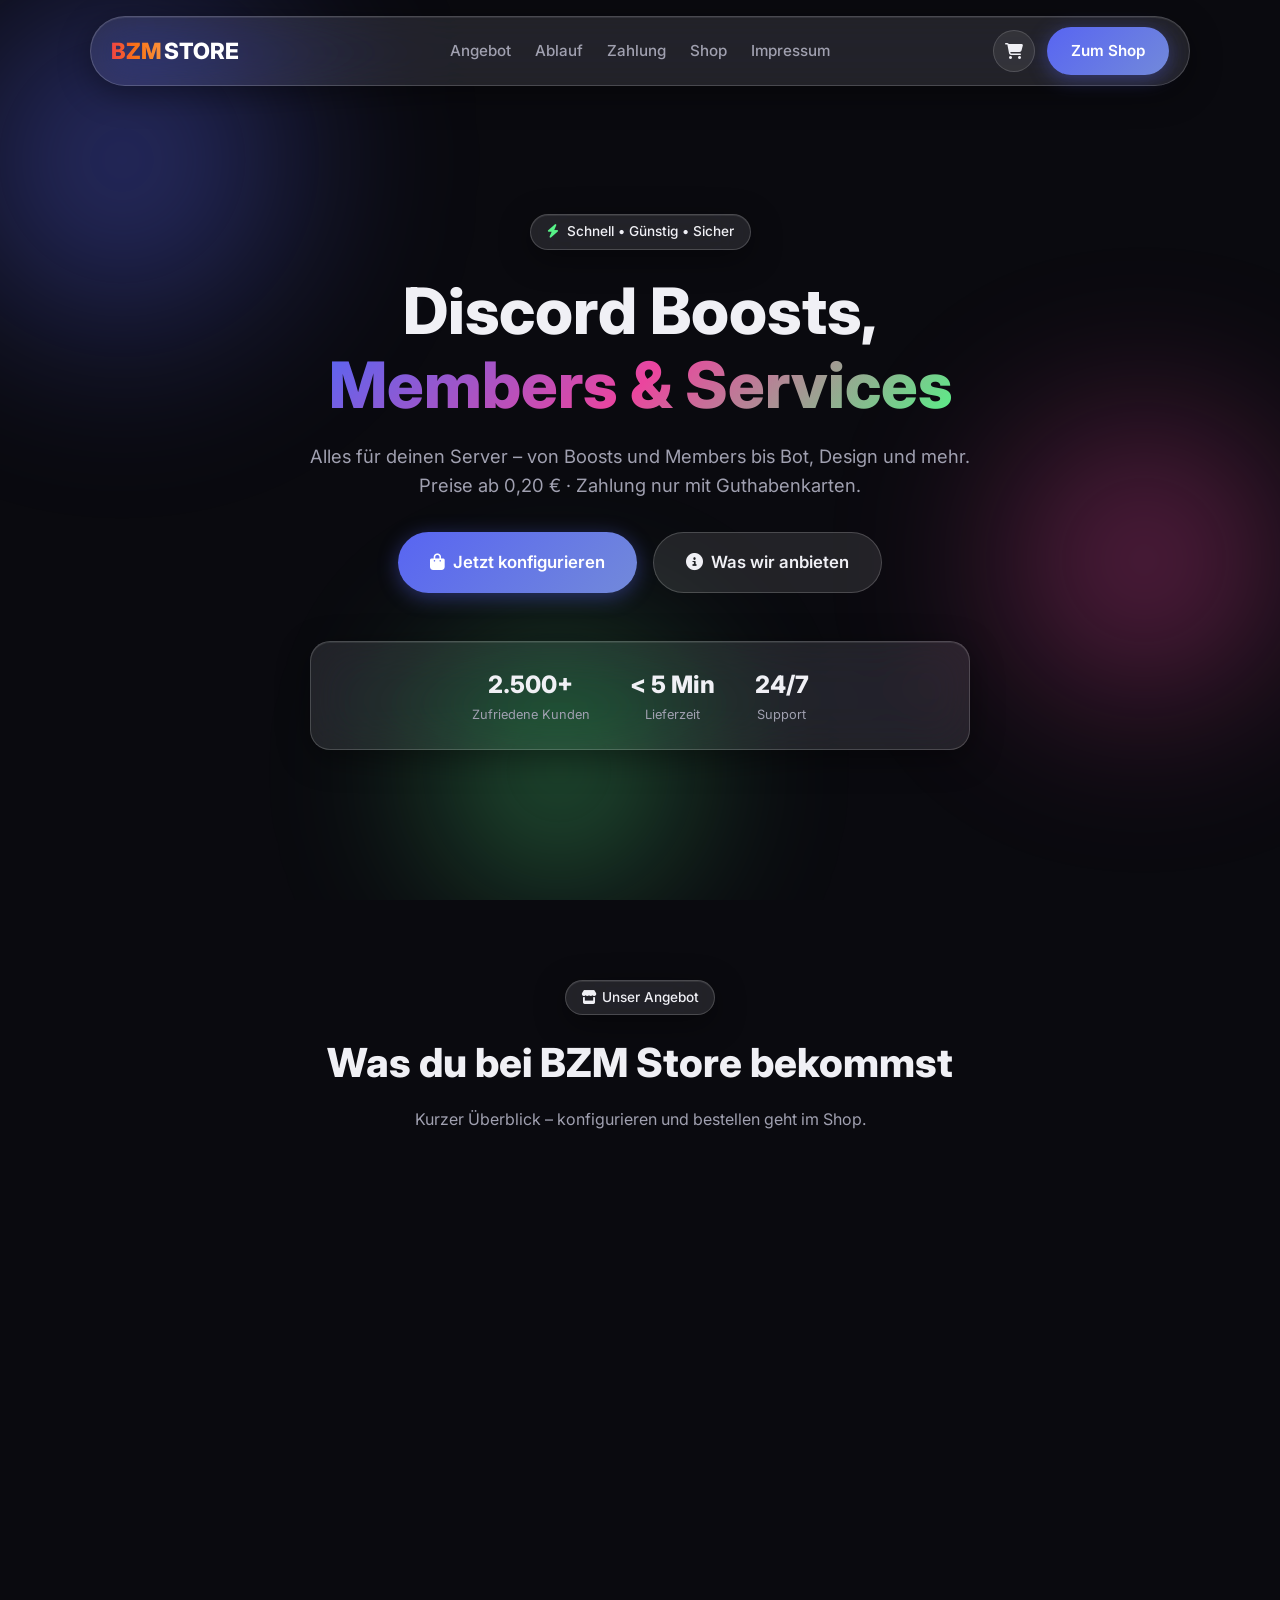
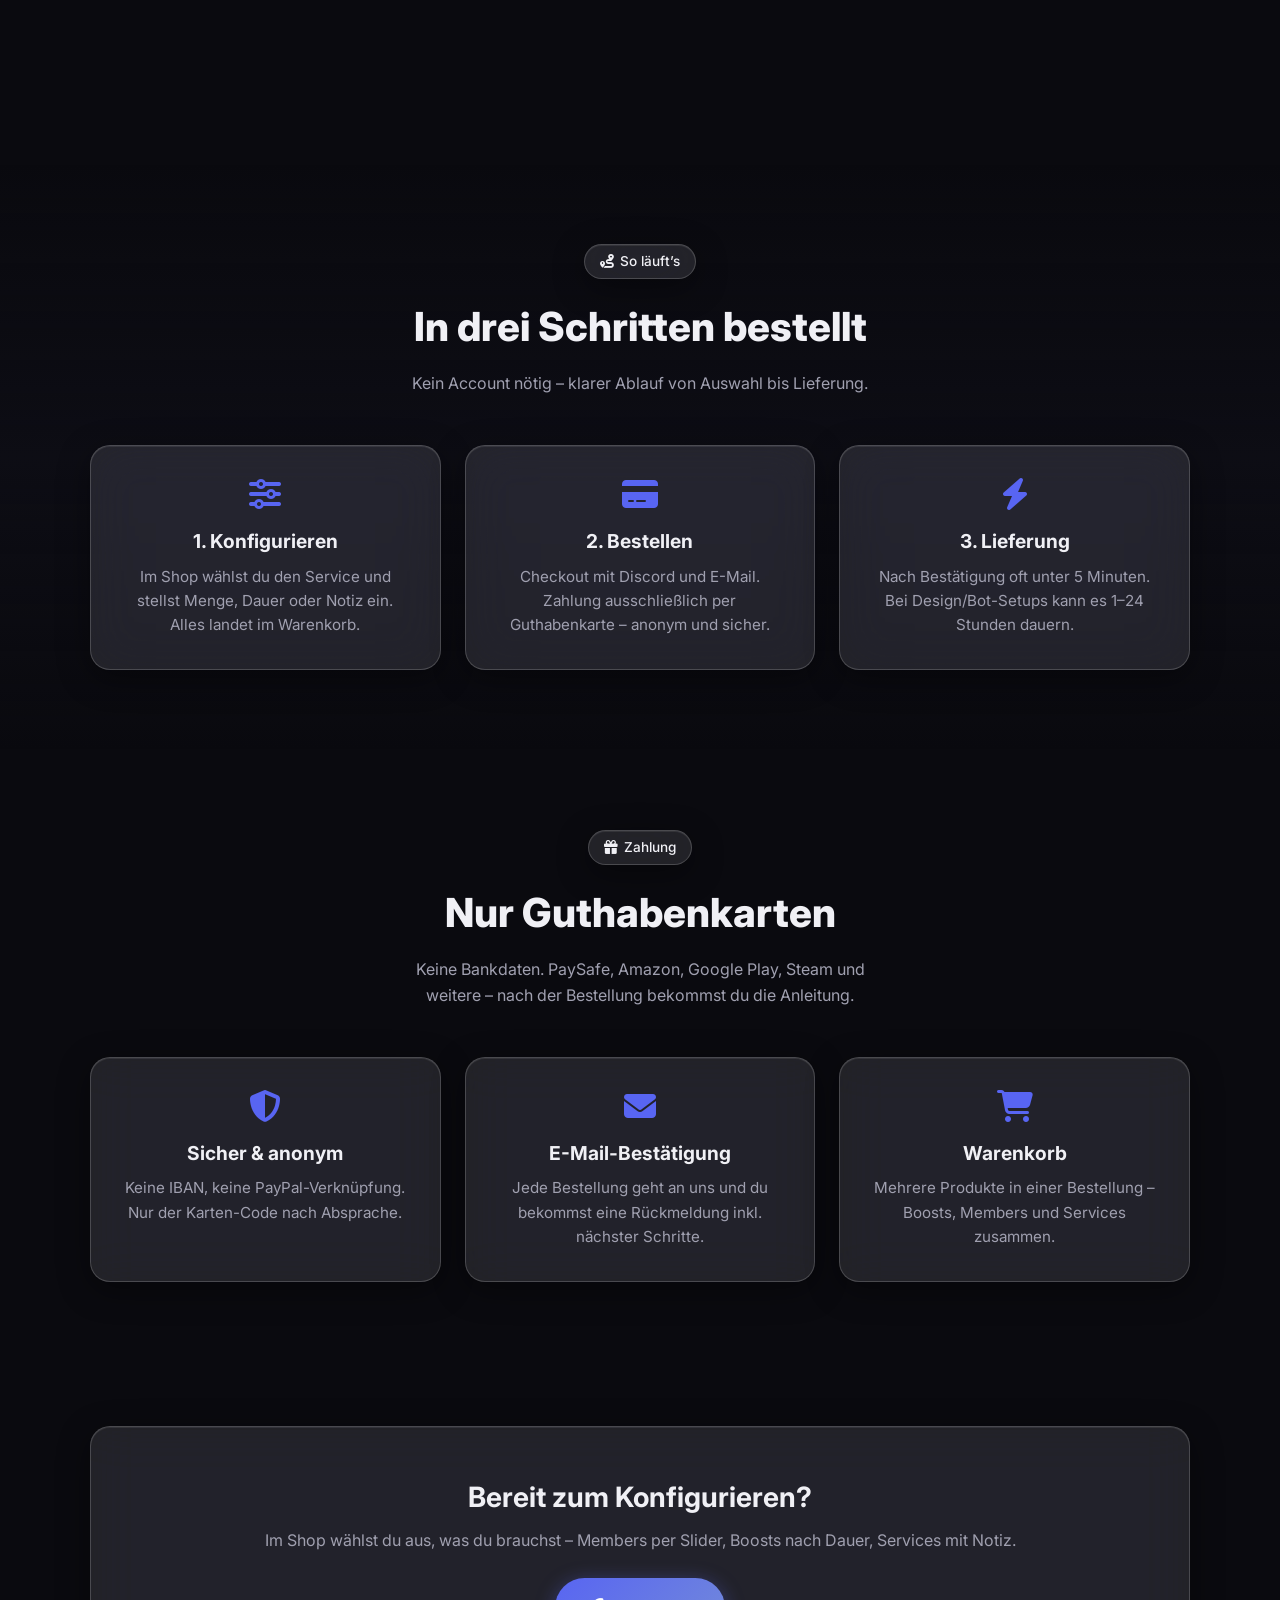
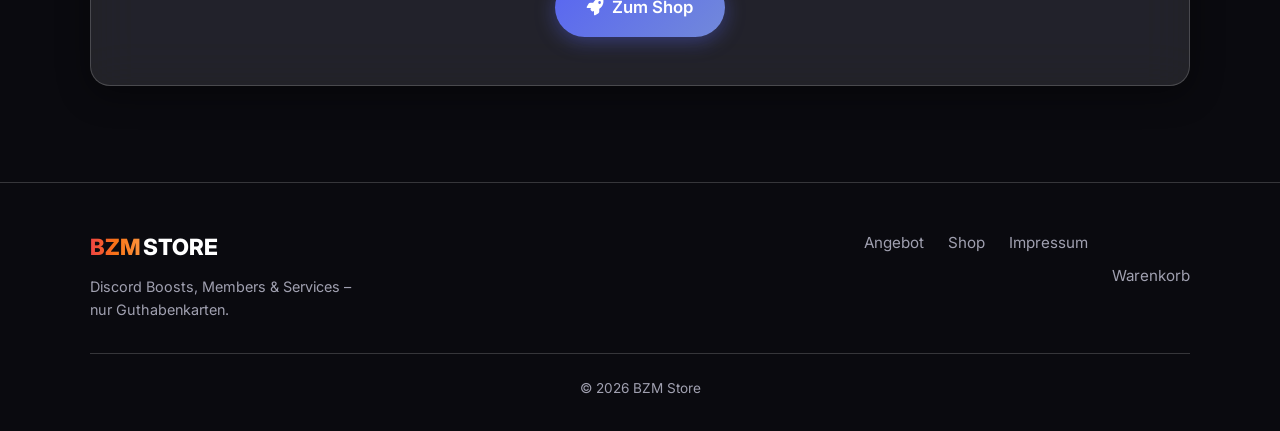
==== commit e4b68bce: "Landingpage: Angebot erklären, Konfigurator nur auf /services" ====
--- a/index.html
+++ b/index.html
@@ -4,7 +4,7 @@
   <meta charset="UTF-8" />
   <meta name="viewport" content="width=device-width, initial-scale=1.0" />
   <title>BZM Store – Discord Boosts, Members & Services</title>
-  <meta name="description" content="Günstige Discord Server Boosts, Members und weitere Services. Nur Guthabenkarten." />
+  <meta name="description" content="Günstige Discord Server Boosts, Bot Members und Services. Nur Guthabenkarten." />
   <link rel="preconnect" href="https://fonts.googleapis.com" />
   <link rel="preconnect" href="https://fonts.gstatic.com" crossorigin />
   <link href="https://fonts.googleapis.com/css2?family=Inter:wght@400;500;600;700;800&display=swap" rel="stylesheet" />
@@ -20,7 +20,7 @@
   </div>
   <nav class="navbar glass">
     <div class="nav-container">
-      <a href="/" class="logo" aria-label="BZMStore">
+      <a href="/" class="logo" aria-label="BZM Store">
         <svg class="logo-svg" viewBox="0 0 220 40" xmlns="http://www.w3.org/2000/svg" role="img">
           <defs>
             <linearGradient id="bzGrad" x1="0%" y1="0%" x2="100%" y2="0%">
@@ -34,9 +34,10 @@
         </svg>
       </a>
       <ul class="nav-links">
-        <li><a href="#boosts">Boosts</a></li>
-        <li><a href="/services">Services</a></li>
+        <li><a href="#angebot">Angebot</a></li>
+        <li><a href="#ablauf">Ablauf</a></li>
         <li><a href="#payment">Zahlung</a></li>
+        <li><a href="/services">Shop</a></li>
         <li><a href="/impressum">Impressum</a></li>
       </ul>
       <div class="nav-right">
@@ -44,7 +45,7 @@
           <i class="fa-solid fa-cart-shopping"></i>
           <span class="cart-count">0</span>
         </button>
-        <a href="/services" class="btn btn-primary nav-cta">Jetzt kaufen</a>
+        <a href="/services" class="btn btn-primary nav-cta">Zum Shop</a>
         <button class="mobile-menu-btn" aria-label="Menü"><i class="fa-solid fa-bars"></i></button>
       </div>
     </div>
@@ -53,10 +54,10 @@
     <div class="hero-content">
       <div class="badge glass"><i class="fa-solid fa-bolt"></i><span>Schnell • Günstig • Sicher</span></div>
       <h1 class="hero-title">Discord Boosts,<br /><span class="gradient-text">Members & Services</span></h1>
-      <p class="hero-subtitle">Premium Boosts, Members und weitere Discord-Dienstleistungen zum Bestpreis.<br />Nur Zahlung mit Guthabenkarten.</p>
+      <p class="hero-subtitle">Alles für deinen Server – von Boosts und Members bis Bot, Design und mehr.<br />Preise ab 0,20 € · Zahlung nur mit Guthabenkarten.</p>
       <div class="hero-actions">
-        <a href="#boosts" class="btn btn-primary btn-lg"><i class="fa-solid fa-rocket"></i> Boosts ansehen</a>
-        <a href="/services" class="btn btn-glass btn-lg"><i class="fa-solid fa-layer-group"></i> Alle Services</a>
+        <a href="/services" class="btn btn-primary btn-lg"><i class="fa-solid fa-bag-shopping"></i> Jetzt konfigurieren</a>
+        <a href="#angebot" class="btn btn-glass btn-lg"><i class="fa-solid fa-circle-info"></i> Was wir anbieten</a>
       </div>
       <div class="hero-stats glass">
         <div class="stat"><span class="stat-value">2.500+</span><span class="stat-label">Zufriedene Kunden</span></div>
@@ -65,69 +66,112 @@
       </div>
     </div>
   </header>
-  <section id="boosts" class="section">
+  <section id="angebot" class="section">
     <div class="container">
       <div class="section-header">
-        <span class="section-badge glass"><i class="fa-brands fa-discord"></i> Server Boosts</span>
-        <h2>Discord Server Boosts</h2>
-        <p>Wähle die Dauer und booste deinen Server sofort. <a href="/services" style="color:#f97316">Zum Konfigurator →</a></p>
+        <span class="section-badge glass"><i class="fa-solid fa-store"></i> Unser Angebot</span>
+        <h2>Was du bei BZM Store bekommst</h2>
+        <p>Kurzer Überblick – konfigurieren und bestellen geht im Shop.</p>
       </div>
       <div class="cards-grid">
         <article class="card glass product-card" data-aos="fade-up">
           <div class="card-icon boost"><i class="fa-solid fa-gem"></i></div>
-          <h3>1 Monat</h3><p class="card-desc">Ideal zum Testen.</p>
-          <div class="price"><span class="amount">2,99 €</span></div>
-          <a href="/services" class="btn btn-primary" style="width:100%;text-align:center">Konfigurieren</a>
+          <h3>Server Boosts</h3>
+          <p class="card-desc">Boosts für 1, 2, 3 oder 6 Monate. Mehr Level heißt bessere Features: höhere Upload-Limits, bessere Audio-Qualität und eine eigene Vanity-URL ab Level 3.</p>
+          <div class="price"><span class="amount">ab 2,99 €</span></div>
+          <ul class="features">
+            <li><i class="fa-solid fa-check"></i> Sofort aktiv</li>
+            <li><i class="fa-solid fa-check"></i> Level 1–3 möglich</li>
+            <li><i class="fa-solid fa-check"></i> Mengenrabatt bei längerer Dauer</li>
+          </ul>
+          <a href="/services#boosts" class="btn btn-primary buy-btn">Im Shop wählen</a>
         </article>
         <article class="card glass product-card popular" data-aos="fade-up">
-          <div class="popular-badge">Beliebt</div>
-          <div class="card-icon boost"><i class="fa-solid fa-gem"></i></div>
-          <h3>2 Monate</h3><p class="card-desc">Bester Preis.</p>
-          <div class="price"><span class="amount">5,49 €</span></div>
-          <a href="/services" class="btn btn-primary" style="width:100%;text-align:center">Konfigurieren</a>
+          <div class="popular-badge">Flexibel</div>
+          <div class="card-icon members"><i class="fa-solid fa-users"></i></div>
+          <h3>Bot Members</h3>
+          <p class="card-desc">Server füllen und aktiver wirken. Im Shop wählst du die genaue Anzahl per Regler – von 50 bis 20.000, Preis ab 0,20 € mit Mengenrabatt.</p>
+          <div class="price"><span class="amount">ab 0,20 €</span></div>
+          <ul class="features">
+            <li><i class="fa-solid fa-check"></i> Online Members</li>
+            <li><i class="fa-solid fa-check"></i> Freie Anzahl per Slider</li>
+            <li><i class="fa-solid fa-check"></i> Bulk-Rabatt ab 500+</li>
+          </ul>
+          <a href="/services#members" class="btn btn-primary buy-btn">Anzahl wählen</a>
         </article>
         <article class="card glass product-card" data-aos="fade-up">
-          <div class="card-icon boost"><i class="fa-solid fa-gem"></i></div>
-          <h3>3 Monate</h3><p class="card-desc">Mehr sparen.</p>
-          <div class="price"><span class="amount">7,99 €</span></div>
-          <a href="/services" class="btn btn-primary" style="width:100%;text-align:center">Konfigurieren</a>
+          <div class="card-icon boost"><i class="fa-solid fa-layer-group"></i></div>
+          <h3>Weitere Services</h3>
+          <p class="card-desc">Vanity URL, Custom Bot, Server Design, Nitro, Ticket- und Leveling-System, Music Bot, Banner, Emojis und mehr – alles einzeln konfigurierbar.</p>
+          <div class="price"><span class="amount">ab 2,49 €</span></div>
+          <ul class="features">
+            <li><i class="fa-solid fa-check"></i> 14+ Dienstleistungen</li>
+            <li><i class="fa-solid fa-check"></i> Optional Notiz bei Bestellung</li>
+            <li><i class="fa-solid fa-check"></i> Alles in einen Warenkorb</li>
+          </ul>
+          <a href="/services" class="btn btn-primary buy-btn">Services ansehen</a>
         </article>
-        <article class="card glass product-card" data-aos="fade-up">
-          <div class="card-icon boost"><i class="fa-solid fa-crown"></i></div>
-          <h3>6 Monate</h3><p class="card-desc">Max. Wert.</p>
-          <div class="price"><span class="amount">14,99 €</span></div>
-          <a href="/services" class="btn btn-primary" style="width:100%;text-align:center">Konfigurieren</a>
-        </article>
-      </div>
-    </div>
-  </section>
-  <section id="members" class="section section-alt">
+      </div>
+    </div>
+  </section>
+  <section id="ablauf" class="section section-alt">
     <div class="container">
       <div class="section-header">
-        <span class="section-badge glass"><i class="fa-solid fa-users"></i> Bot Members</span>
-        <h2>Bot Members</h2>
-        <p>Ab 0,20 € – Anzahl frei wählen per Slider. <a href="/services#members-config" style="color:#f97316">Jetzt konfigurieren →</a></p>
-      </div>
-      <div style="text-align:center;margin-top:1rem">
-        <a href="/services#members-config" class="btn btn-primary btn-lg"><i class="fa-solid fa-sliders"></i> Members konfigurieren</a>
+        <span class="section-badge glass"><i class="fa-solid fa-route"></i> So läuft’s</span>
+        <h2>In drei Schritten bestellt</h2>
+        <p>Kein Account nötig – klarer Ablauf von Auswahl bis Lieferung.</p>
+      </div>
+      <div class="payment-grid">
+        <div class="card glass payment-card">
+          <i class="fa-solid fa-sliders"></i>
+          <h3>1. Konfigurieren</h3>
+          <p>Im Shop wählst du den Service und stellst Menge, Dauer oder Notiz ein. Alles landet im Warenkorb.</p>
+        </div>
+        <div class="card glass payment-card">
+          <i class="fa-solid fa-credit-card"></i>
+          <h3>2. Bestellen</h3>
+          <p>Checkout mit Discord und E-Mail. Zahlung ausschließlich per Guthabenkarte – anonym und sicher.</p>
+        </div>
+        <div class="card glass payment-card">
+          <i class="fa-solid fa-bolt"></i>
+          <h3>3. Lieferung</h3>
+          <p>Nach Bestätigung oft unter 5 Minuten. Bei Design/Bot-Setups kann es 1–24 Stunden dauern.</p>
+        </div>
       </div>
     </div>
   </section>
   <section id="payment" class="section">
     <div class="container">
       <div class="section-header">
-        <span class="section-badge glass"><i class="fa-solid fa-credit-card"></i> Zahlung</span>
+        <span class="section-badge glass"><i class="fa-solid fa-gift"></i> Zahlung</span>
         <h2>Nur Guthabenkarten</h2>
-        <p>PaySafe, Amazon, Google Play, Steam u.a. – sicher & anonym.</p>
+        <p>Keine Bankdaten. PaySafe, Amazon, Google Play, Steam und weitere – nach der Bestellung bekommst du die Anleitung.</p>
+      </div>
+      <div class="payment-grid">
+        <div class="card glass payment-card">
+          <i class="fa-solid fa-shield-halved"></i>
+          <h3>Sicher & anonym</h3>
+          <p>Keine IBAN, keine PayPal-Verknüpfung. Nur der Karten-Code nach Absprache.</p>
+        </div>
+        <div class="card glass payment-card">
+          <i class="fa-solid fa-envelope"></i>
+          <h3>E-Mail-Bestätigung</h3>
+          <p>Jede Bestellung geht an uns und du bekommst eine Rückmeldung inkl. nächster Schritte.</p>
+        </div>
+        <div class="card glass payment-card">
+          <i class="fa-solid fa-cart-shopping"></i>
+          <h3>Warenkorb</h3>
+          <p>Mehrere Produkte in einer Bestellung – Boosts, Members und Services zusammen.</p>
+        </div>
       </div>
     </div>
   </section>
   <section class="cta-section">
     <div class="container">
       <div class="cta-box glass">
-        <h2>Bereit für deinen Boost?</h2>
-        <p>Services konfigurieren und in den Warenkorb legen.</p>
-        <a href="/services" class="btn btn-primary btn-lg"><i class="fa-solid fa-rocket"></i> Zu den Services</a>
+        <h2>Bereit zum Konfigurieren?</h2>
+        <p>Im Shop wählst du aus, was du brauchst – Members per Slider, Boosts nach Dauer, Services mit Notiz.</p>
+        <a href="/services" class="btn btn-primary btn-lg"><i class="fa-solid fa-rocket"></i> Zum Shop</a>
       </div>
     </div>
   </section>
@@ -148,10 +192,11 @@
               <text x="66" y="30" font-family="Inter, system-ui, sans-serif" font-size="28" font-weight="800" fill="#ffffff">STORE</text>
             </svg>
           </a>
-          <p>Günstige Discord Boosts, Members & Services.</p>
+          <p>Discord Boosts, Members & Services – nur Guthabenkarten.</p>
         </div>
         <div class="footer-links">
-          <a href="/services">Services</a>
+          <a href="#angebot">Angebot</a>
+          <a href="/services">Shop</a>
           <a href="/impressum">Impressum</a>
           <button type="button" class="link-btn" data-open-cart>Warenkorb</button>
         </div>
@@ -159,7 +204,6 @@
       <div class="footer-bottom"><p>© 2026 BZM Store</p></div>
     </div>
   </footer>
-
   <div class="cart-overlay" id="cartOverlay"></div>
   <aside class="cart-drawer" id="cartDrawer" aria-label="Warenkorb">
     <div class="cart-header">
@@ -173,7 +217,6 @@
       <button type="button" class="btn btn-primary btn-full" data-checkout>Zur Kasse</button>
     </div>
   </aside>
-
   <div class="modal-overlay" id="checkoutModal">
     <div class="modal glass checkout-modal">
       <button type="button" class="modal-close" data-close-checkout aria-label="Schließen"><i class="fa-solid fa-xmark"></i></button>
@@ -197,12 +240,11 @@
           <label for="co-note">Nachricht</label>
           <textarea id="co-note" name="Nachricht" rows="3"></textarea>
         </div>
-        <p class="modal-note">Du bekommst eine Bestätigung per E-Mail. Wir senden die Guthabenkarten-Anleitung.</p>
+        <p class="modal-note">Bestätigung per E-Mail. Zahlung per Guthabenkarte.</p>
         <button type="submit" class="btn btn-primary btn-full">Bestellung senden</button>
       </form>
     </div>
   </div>
-
   <script src="cart.js"></script>
   <script src="script.js"></script>
   <script>
--- a/cart.css
+++ b/cart.css
@@ -40,7 +40,6 @@
   justify-content: center;
 }
 
-/* ===== Cart drawer ===== */
 .cart-overlay {
   position: fixed;
   inset: 0;
@@ -50,10 +49,7 @@
   visibility: hidden;
   transition: all 0.3s ease;
 }
-.cart-overlay.open {
-  opacity: 1;
-  visibility: visible;
-}
+.cart-overlay.open { opacity: 1; visibility: visible; }
 .cart-drawer {
   position: fixed;
   top: 0;
@@ -68,9 +64,7 @@
   transform: translateX(100%);
   transition: transform 0.3s ease;
 }
-.cart-drawer.open {
-  transform: translateX(0);
-}
+.cart-drawer.open { transform: translateX(0); }
 .cart-header {
   display: flex;
   align-items: center;
@@ -78,29 +72,10 @@
   padding: 1.25rem 1.5rem;
   border-bottom: 1px solid rgba(255,255,255,0.08);
 }
-.cart-header h2 {
-  font-size: 1.15rem;
-  display: flex;
-  align-items: center;
-  gap: 0.5rem;
-}
-.cart-close {
-  background: none;
-  border: none;
-  color: var(--text-muted);
-  font-size: 1.25rem;
-  cursor: pointer;
-}
-.cart-empty {
-  padding: 2rem 1.5rem;
-  color: var(--text-muted);
-  text-align: center;
-}
-.cart-items {
-  flex: 1;
-  overflow-y: auto;
-  padding: 1rem 1.5rem;
-}
+.cart-header h2 { font-size: 1.15rem; display: flex; align-items: center; gap: 0.5rem; }
+.cart-close { background: none; border: none; color: var(--text-muted); font-size: 1.25rem; cursor: pointer; }
+.cart-empty { padding: 2rem 1.5rem; color: var(--text-muted); text-align: center; }
+.cart-items { flex: 1; overflow-y: auto; padding: 1rem 1.5rem; }
 .cart-item {
   display: flex;
   justify-content: space-between;
@@ -108,45 +83,15 @@
   padding: 0.9rem 0;
   border-bottom: 1px solid rgba(255,255,255,0.06);
 }
-.cart-item-info {
-  display: flex;
-  flex-direction: column;
-  gap: 0.2rem;
-  font-size: 0.9rem;
-}
-.cart-item-opt, .cart-item-qty {
-  color: var(--text-muted);
-  font-size: 0.8rem;
-}
-.cart-item-right {
-  display: flex;
-  align-items: center;
-  gap: 0.75rem;
-}
-.cart-item-price {
-  font-weight: 700;
-  white-space: nowrap;
-}
-.cart-item-remove {
-  background: none;
-  border: none;
-  color: var(--text-muted);
-  cursor: pointer;
-  padding: 0.25rem;
-}
+.cart-item-info { display: flex; flex-direction: column; gap: 0.2rem; font-size: 0.9rem; }
+.cart-item-opt, .cart-item-qty { color: var(--text-muted); font-size: 0.8rem; }
+.cart-item-right { display: flex; align-items: center; gap: 0.75rem; }
+.cart-item-price { font-weight: 700; white-space: nowrap; }
+.cart-item-remove { background: none; border: none; color: var(--text-muted); cursor: pointer; padding: 0.25rem; }
 .cart-item-remove:hover { color: #ef4444; }
-.cart-footer {
-  padding: 1.25rem 1.5rem;
-  border-top: 1px solid rgba(255,255,255,0.08);
-}
-.cart-total-row {
-  display: flex;
-  justify-content: space-between;
-  margin-bottom: 1rem;
-  font-size: 1.1rem;
-}
-
-/* Toast */
+.cart-footer { padding: 1.25rem 1.5rem; border-top: 1px solid rgba(255,255,255,0.08); }
+.cart-total-row { display: flex; justify-content: space-between; margin-bottom: 1rem; font-size: 1.1rem; }
+
 .cart-toast {
   position: fixed;
   bottom: 1.5rem;
@@ -164,37 +109,14 @@
   transition: all 0.3s ease;
   box-shadow: 0 8px 32px rgba(0,0,0,0.4);
 }
-.cart-toast.show {
-  opacity: 1;
-  transform: translateX(-50%) translateY(0);
-}
-
-/* ===== Services page ===== */
-.services-page {
-  padding: 7rem 1.5rem 4rem;
-}
-.page-header {
-  text-align: center;
-  margin-bottom: 3rem;
-}
-.page-header h1 {
-  font-size: clamp(1.75rem, 4vw, 2.5rem);
-  font-weight: 800;
-  margin-bottom: 0.5rem;
-}
-.page-header p {
-  color: var(--text-muted);
-  max-width: 520px;
-  margin: 0 auto;
-}
-.config-section {
-  margin-bottom: 3.5rem;
-}
-.section-title {
-  font-size: 1.5rem;
-  font-weight: 800;
-  margin-bottom: 1.25rem;
-}
+.cart-toast.show { opacity: 1; transform: translateX(-50%) translateY(0); }
+
+.services-page { padding: 7rem 1.5rem 4rem; }
+.page-header { text-align: center; margin-bottom: 2.5rem; }
+.page-header h1 { font-size: clamp(1.75rem, 4vw, 2.5rem); font-weight: 800; margin-bottom: 0.5rem; }
+.page-header p { color: var(--text-muted); max-width: 520px; margin: 0 auto; }
+
+.config-section { margin-bottom: 3.5rem; }
 .config-layout {
   display: grid;
   grid-template-columns: 1fr minmax(260px, 320px);
@@ -220,16 +142,7 @@
   color: #fb923c;
   margin-bottom: 0.75rem;
 }
-.config-left h2 {
-  font-size: 1.35rem;
-  margin-bottom: 0.4rem;
-}
-.config-desc {
-  color: var(--text-muted);
-  font-size: 0.95rem;
-  margin-bottom: 1.5rem;
-}
-.slider-wrap { margin-top: 0.5rem; }
+.config-desc { color: var(--text-muted); font-size: 0.95rem; margin-bottom: 1rem; }
 .slider-labels {
   display: flex;
   justify-content: space-between;
@@ -238,11 +151,7 @@
   font-size: 0.8rem;
   color: var(--text-muted);
 }
-.slider-value {
-  font-size: 1.5rem !important;
-  font-weight: 800 !important;
-  color: var(--text) !important;
-}
+.slider-value { font-size: 1.5rem !important; font-weight: 800 !important; color: var(--text) !important; }
 #memberSlider {
   width: 100%;
   height: 8px;
@@ -270,12 +179,7 @@
   border: none;
   cursor: pointer;
 }
-.quick-picks {
-  display: flex;
-  flex-wrap: wrap;
-  gap: 0.5rem;
-  margin-top: 1rem;
-}
+.quick-picks { display: flex; flex-wrap: wrap; gap: 0.5rem; margin-top: 1rem; }
 .quick-btn {
   background: #1e1e2a;
   border: 1px solid #2e2e3c;
@@ -298,14 +202,8 @@
   position: sticky;
   top: 5.5rem;
 }
-.config-summary h3 {
-  font-size: 1.1rem;
-  margin-bottom: 1rem;
-}
-.summary-list {
-  list-style: none;
-  margin-bottom: 1.25rem;
-}
+.config-summary h3 { font-size: 1.1rem; margin-bottom: 1rem; }
+.summary-list { list-style: none; margin-bottom: 1.25rem; }
 .summary-list li {
   display: flex;
   align-items: center;
@@ -315,7 +213,6 @@
   margin-bottom: 0.55rem;
 }
 .summary-list i { color: #57f287; width: 1rem; }
-.summary-list .hidden { display: none; }
 .summary-price {
   display: flex;
   justify-content: space-between;
@@ -325,67 +222,8 @@
   border-top: 1px solid rgba(255,255,255,0.1);
 }
 .summary-price .label { color: var(--text-muted); }
-.summary-price .amount {
-  font-size: 1.75rem;
-  font-weight: 800;
-}
-
-.svc-grid {
-  display: grid;
-  grid-template-columns: repeat(auto-fit, minmax(220px, 1fr));
-  gap: 1rem;
-}
-.svc-card {
-  border-radius: 14px;
-  padding: 1.35rem;
-  display: flex;
-  flex-direction: column;
-  position: relative;
-}
-.svc-card.solid {
-  background: #14141c;
-  border: 1px solid #252532;
-}
-.svc-card.popular {
-  border-color: rgba(88,101,242,0.5);
-}
-.svc-card .pop {
-  position: absolute;
-  top: 0.75rem;
-  right: 0.75rem;
-  font-size: 0.65rem;
-  font-weight: 700;
-  text-transform: uppercase;
-  background: linear-gradient(135deg, var(--primary), var(--accent));
-  padding: 0.2rem 0.5rem;
-  border-radius: 999px;
-}
-.svc-card h3 { font-size: 1.1rem; margin-bottom: 0.25rem; }
-.svc-card p { color: var(--text-muted); font-size: 0.85rem; margin-bottom: 0.5rem; }
-.svc-price { font-size: 1.25rem !important; font-weight: 800 !important; color: var(--text) !important; margin: 0.5rem 0 1rem !important; }
-.svc-card ul {
-  list-style: none;
-  margin-bottom: 1rem;
-  flex-grow: 1;
-  font-size: 0.85rem;
-  color: var(--text-muted);
-}
-.svc-card ul li::before {
-  content: "✓ ";
-  color: #57f287;
-}
-.svc-icon {
-  width: 40px;
-  height: 40px;
-  border-radius: 10px;
-  background: #1e1e2a;
-  border: 1px solid #2e2e3c;
-  display: flex;
-  align-items: center;
-  justify-content: center;
-  color: #f97316;
-  margin-bottom: 0.75rem;
-}
+.summary-price .amount { font-size: 1.75rem; font-weight: 800; }
+
 .checkout-modal textarea {
   width: 100%;
   padding: 0.75rem 1rem;
@@ -397,10 +235,7 @@
   font-size: 0.95rem;
   resize: vertical;
 }
-.checkout-hint {
-  color: var(--text-muted);
-  margin-bottom: 1.25rem;
-}
+.checkout-hint { color: var(--text-muted); margin-bottom: 1.25rem; }
 .link-btn {
   background: none;
   border: none;
@@ -411,3 +246,82 @@
   padding: 0;
 }
 .link-btn:hover { color: var(--text); }
+
+/* ===== Service picker ===== */
+.picker-grid {
+  display: grid;
+  grid-template-columns: repeat(auto-fill, minmax(160px, 1fr));
+  gap: 0.85rem;
+  margin-bottom: 2rem;
+}
+.picker-card {
+  display: flex;
+  flex-direction: column;
+  align-items: flex-start;
+  gap: 0.35rem;
+  text-align: left;
+  padding: 1.15rem 1rem;
+  background: #14141c;
+  border: 1px solid #252532;
+  border-radius: 14px;
+  color: var(--text);
+  cursor: pointer;
+  font-family: inherit;
+  transition: all 0.25s ease;
+}
+.picker-card i { font-size: 1.25rem; color: #f97316; margin-bottom: 0.25rem; }
+.picker-title { font-weight: 700; font-size: 0.95rem; }
+.picker-sub { font-size: 0.75rem; color: var(--text-muted); }
+.picker-card:hover {
+  border-color: #f97316;
+  transform: translateY(-3px);
+  background: #181822;
+}
+.picker-card.selected {
+  border-color: #f97316;
+  box-shadow: 0 0 0 1px #f97316, 0 8px 24px rgba(249,115,22,0.2);
+}
+.config-panel { margin-top: 0.5rem; animation: fadeInUp 0.4s ease; }
+.config-panel-top {
+  display: flex;
+  flex-wrap: wrap;
+  align-items: center;
+  gap: 1rem;
+  margin-bottom: 1.25rem;
+}
+.config-panel-top h2 { font-size: 1.35rem; font-weight: 800; }
+.back-picker {
+  background: rgba(255,255,255,0.06);
+  border: 1px solid rgba(255,255,255,0.12);
+  color: var(--text-muted);
+  padding: 0.45rem 0.9rem;
+  border-radius: 999px;
+  font-size: 0.85rem;
+  cursor: pointer;
+  font-family: inherit;
+  display: inline-flex;
+  align-items: center;
+  gap: 0.4rem;
+}
+.back-picker:hover { color: var(--text); border-color: rgba(255,255,255,0.25); }
+.option-list { display: flex; flex-direction: column; gap: 0.6rem; margin-top: 0.75rem; }
+.option-row {
+  display: flex;
+  align-items: center;
+  gap: 0.85rem;
+  padding: 0.9rem 1rem;
+  background: #1a1a24;
+  border: 1px solid #2a2a38;
+  border-radius: 12px;
+  cursor: pointer;
+  transition: all 0.2s ease;
+}
+.option-row:hover, .option-row.active {
+  border-color: #f97316;
+  background: rgba(249,115,22,0.08);
+}
+.option-row input { accent-color: #f97316; }
+.option-main { flex: 1; display: flex; flex-direction: column; gap: 0.15rem; }
+.option-main small { color: var(--text-muted); font-size: 0.8rem; }
+.option-price { font-weight: 800; white-space: nowrap; }
+.config-left h3 { font-size: 1.2rem; margin-bottom: 0.35rem; }
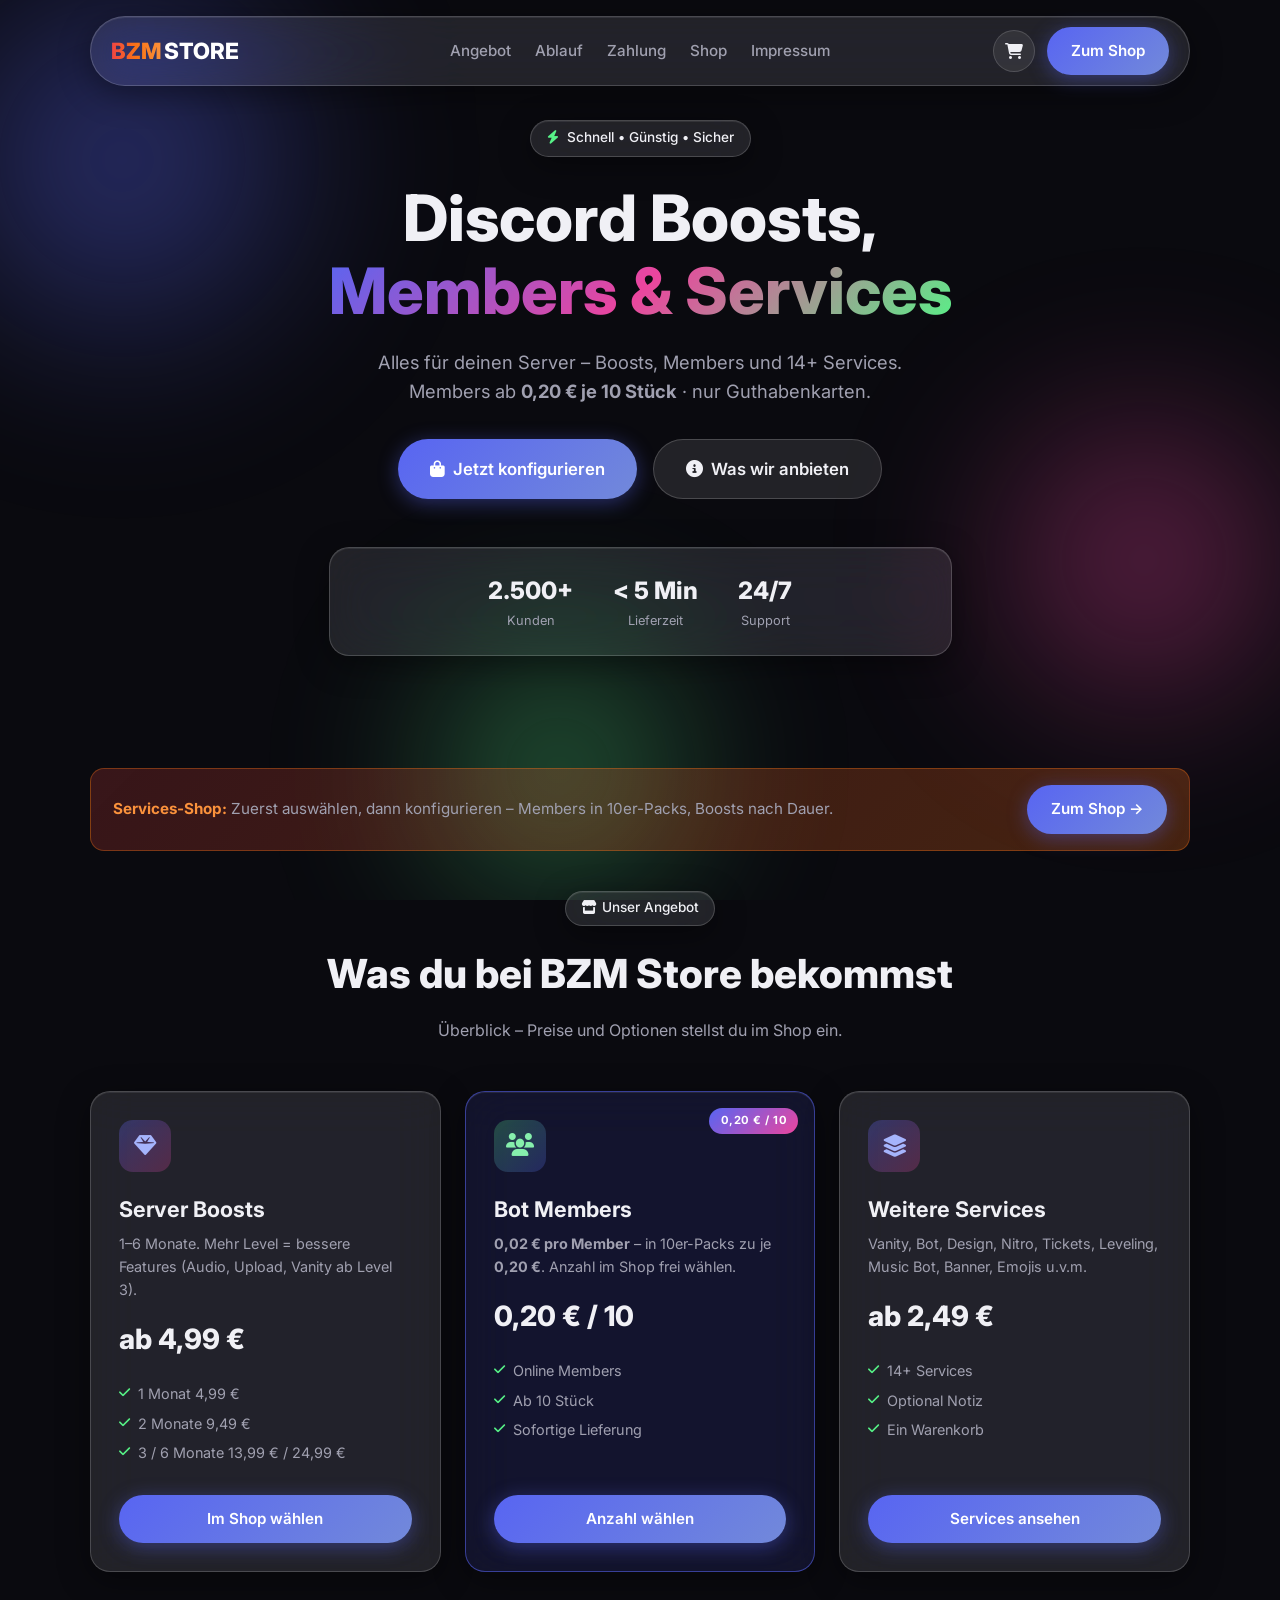
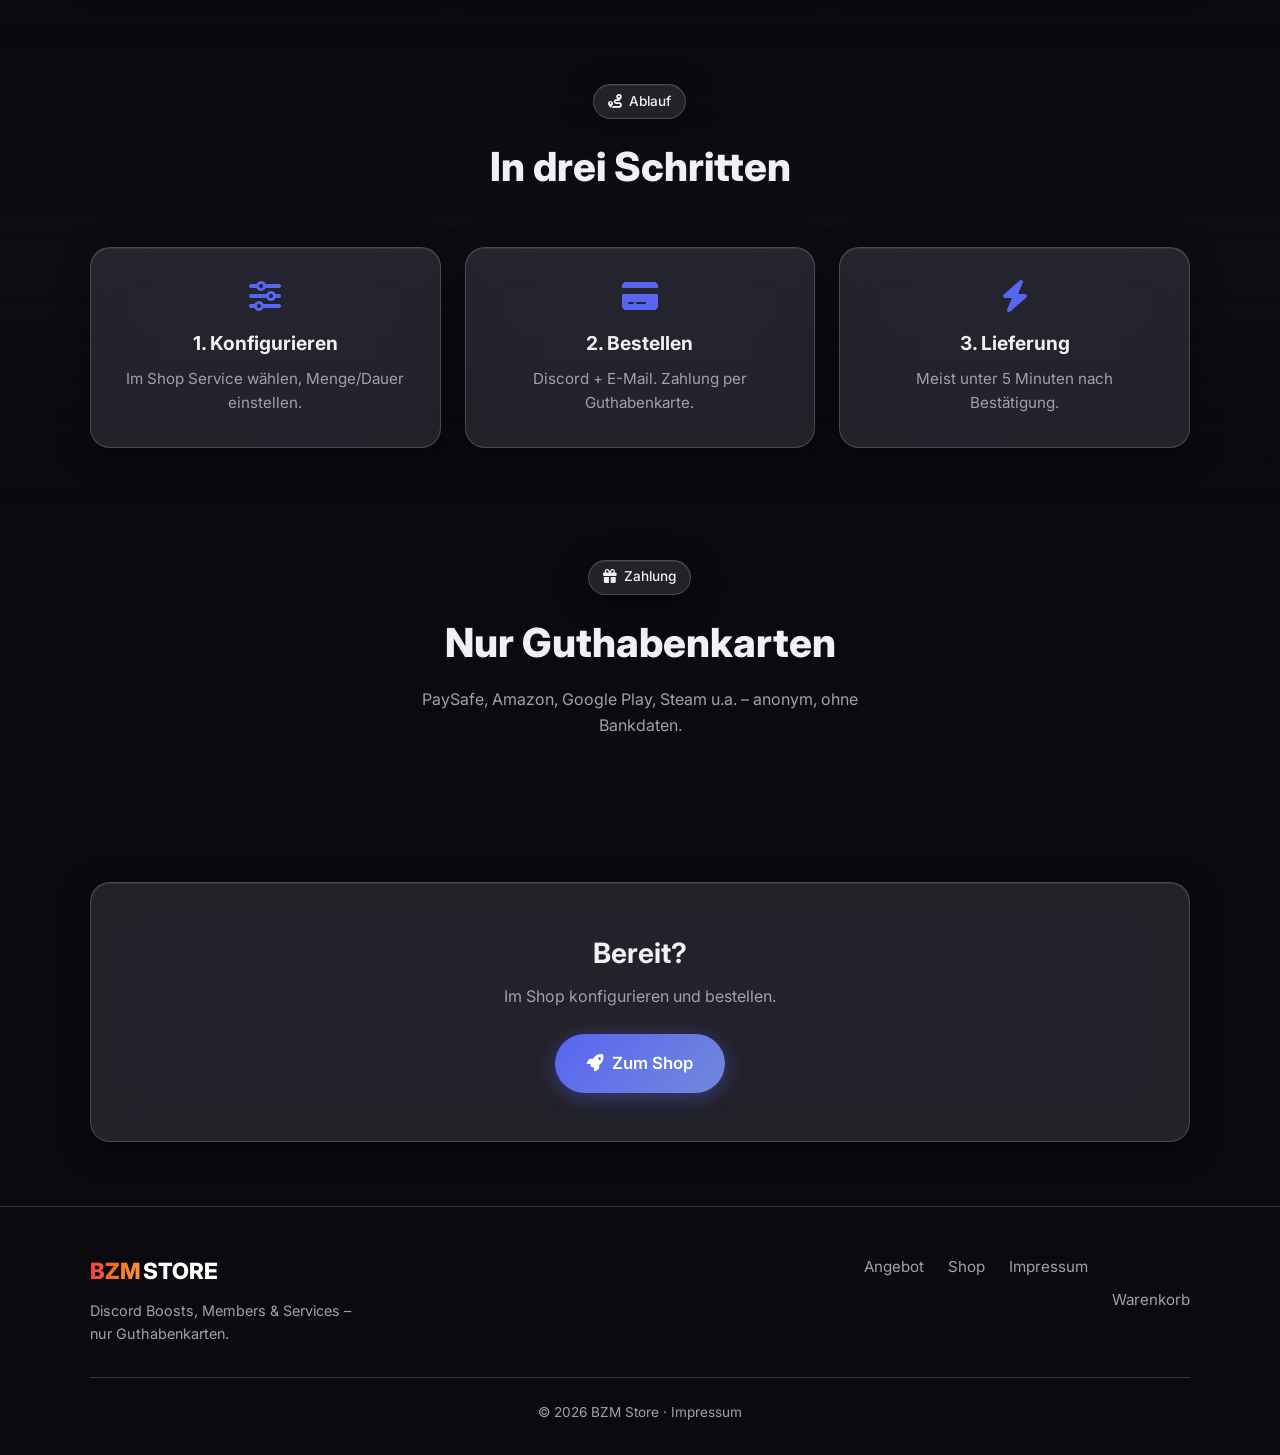
==== commit 8c8a6485: "Landing: teurere Boosts, 10er-Member-Preis, Banner, weniger Leerraum, Impressum fix" ====
--- a/index.html
+++ b/index.html
@@ -11,24 +11,30 @@
   <link rel="stylesheet" href="https://cdnjs.cloudflare.com/ajax/libs/font-awesome/6.5.1/css/all.min.css" />
   <link rel="stylesheet" href="styles.css" />
   <link rel="stylesheet" href="cart.css" />
+  <style>
+    .hero { min-height: auto; padding: 7.5rem 1.5rem 3.5rem; }
+    .promo-banner {
+      max-width: 1100px; margin: 0 auto 2.5rem; padding: 1rem 1.35rem; border-radius: 14px;
+      background: linear-gradient(135deg, rgba(239,68,68,0.2), rgba(249,115,22,0.25));
+      border: 1px solid rgba(249,115,22,0.35);
+      display: flex; flex-wrap: wrap; align-items: center; justify-content: space-between; gap: 0.75rem 1.5rem;
+    }
+    .promo-banner strong { color: #fb923c; }
+    .promo-banner p { margin: 0; color: var(--text-muted); font-size: 0.95rem; flex: 1; min-width: 200px; }
+    .section { padding: 3.5rem 1.5rem; }
+    .cta-section { padding: 2.5rem 1.5rem 4rem; }
+    .footer { position: relative; z-index: 1; }
+  </style>
 </head>
 <body>
-  <div class="bg-orbs">
-    <div class="orb orb-1"></div>
-    <div class="orb orb-2"></div>
-    <div class="orb orb-3"></div>
-  </div>
+  <div class="bg-orbs"><div class="orb orb-1"></div><div class="orb orb-2"></div><div class="orb orb-3"></div></div>
   <nav class="navbar glass">
     <div class="nav-container">
       <a href="/" class="logo" aria-label="BZM Store">
         <svg class="logo-svg" viewBox="0 0 220 40" xmlns="http://www.w3.org/2000/svg" role="img">
-          <defs>
-            <linearGradient id="bzGrad" x1="0%" y1="0%" x2="100%" y2="0%">
-              <stop offset="0%" stop-color="#ef4444"/>
-              <stop offset="50%" stop-color="#f97316"/>
-              <stop offset="100%" stop-color="#fb923c"/>
-            </linearGradient>
-          </defs>
+          <defs><linearGradient id="bzGrad" x1="0%" y1="0%" x2="100%" y2="0%">
+            <stop offset="0%" stop-color="#ef4444"/><stop offset="50%" stop-color="#f97316"/><stop offset="100%" stop-color="#fb923c"/>
+          </linearGradient></defs>
           <text x="0" y="30" font-family="Inter, system-ui, sans-serif" font-size="28" font-weight="800" fill="url(#bzGrad)">BZM</text>
           <text x="66" y="30" font-family="Inter, system-ui, sans-serif" font-size="28" font-weight="800" fill="#ffffff">STORE</text>
         </svg>
@@ -42,8 +48,7 @@
       </ul>
       <div class="nav-right">
         <button type="button" class="cart-btn" data-open-cart aria-label="Warenkorb">
-          <i class="fa-solid fa-cart-shopping"></i>
-          <span class="cart-count">0</span>
+          <i class="fa-solid fa-cart-shopping"></i><span class="cart-count">0</span>
         </button>
         <a href="/services" class="btn btn-primary nav-cta">Zum Shop</a>
         <button class="mobile-menu-btn" aria-label="Menü"><i class="fa-solid fa-bars"></i></button>
@@ -53,61 +58,65 @@
   <header class="hero">
     <div class="hero-content">
       <div class="badge glass"><i class="fa-solid fa-bolt"></i><span>Schnell • Günstig • Sicher</span></div>
-      <h1 class="hero-title">Discord Boosts,<br /><span class="gradient-text">Members & Services</span></h1>
-      <p class="hero-subtitle">Alles für deinen Server – von Boosts und Members bis Bot, Design und mehr.<br />Preise ab 0,20 € · Zahlung nur mit Guthabenkarten.</p>
+      <h1 class="hero-title">Discord Boosts,<br /><span class="gradient-text">Members &amp; Services</span></h1>
+      <p class="hero-subtitle">Alles für deinen Server – Boosts, Members und 14+ Services.<br />Members ab <strong>0,20 € je 10 Stück</strong> · nur Guthabenkarten.</p>
       <div class="hero-actions">
         <a href="/services" class="btn btn-primary btn-lg"><i class="fa-solid fa-bag-shopping"></i> Jetzt konfigurieren</a>
         <a href="#angebot" class="btn btn-glass btn-lg"><i class="fa-solid fa-circle-info"></i> Was wir anbieten</a>
       </div>
       <div class="hero-stats glass">
-        <div class="stat"><span class="stat-value">2.500+</span><span class="stat-label">Zufriedene Kunden</span></div>
-        <div class="stat"><span class="stat-value">< 5 Min</span><span class="stat-label">Lieferzeit</span></div>
+        <div class="stat"><span class="stat-value">2.500+</span><span class="stat-label">Kunden</span></div>
+        <div class="stat"><span class="stat-value">&lt; 5 Min</span><span class="stat-label">Lieferzeit</span></div>
         <div class="stat"><span class="stat-value">24/7</span><span class="stat-label">Support</span></div>
       </div>
     </div>
   </header>
   <section id="angebot" class="section">
     <div class="container">
+      <div class="promo-banner">
+        <p><strong>Services-Shop:</strong> Zuerst auswählen, dann konfigurieren – Members in 10er-Packs, Boosts nach Dauer.</p>
+        <a href="/services" class="btn btn-primary">Zum Shop →</a>
+      </div>
       <div class="section-header">
         <span class="section-badge glass"><i class="fa-solid fa-store"></i> Unser Angebot</span>
         <h2>Was du bei BZM Store bekommst</h2>
-        <p>Kurzer Überblick – konfigurieren und bestellen geht im Shop.</p>
+        <p>Überblick – Preise und Optionen stellst du im Shop ein.</p>
       </div>
       <div class="cards-grid">
-        <article class="card glass product-card" data-aos="fade-up">
+        <article class="card glass product-card">
           <div class="card-icon boost"><i class="fa-solid fa-gem"></i></div>
           <h3>Server Boosts</h3>
-          <p class="card-desc">Boosts für 1, 2, 3 oder 6 Monate. Mehr Level heißt bessere Features: höhere Upload-Limits, bessere Audio-Qualität und eine eigene Vanity-URL ab Level 3.</p>
-          <div class="price"><span class="amount">ab 2,99 €</span></div>
+          <p class="card-desc">1–6 Monate. Mehr Level = bessere Features (Audio, Upload, Vanity ab Level 3).</p>
+          <div class="price"><span class="amount">ab 4,99 €</span></div>
           <ul class="features">
-            <li><i class="fa-solid fa-check"></i> Sofort aktiv</li>
-            <li><i class="fa-solid fa-check"></i> Level 1–3 möglich</li>
-            <li><i class="fa-solid fa-check"></i> Mengenrabatt bei längerer Dauer</li>
+            <li><i class="fa-solid fa-check"></i> 1 Monat 4,99 €</li>
+            <li><i class="fa-solid fa-check"></i> 2 Monate 9,49 €</li>
+            <li><i class="fa-solid fa-check"></i> 3 / 6 Monate 13,99 € / 24,99 €</li>
           </ul>
           <a href="/services#boosts" class="btn btn-primary buy-btn">Im Shop wählen</a>
         </article>
-        <article class="card glass product-card popular" data-aos="fade-up">
-          <div class="popular-badge">Flexibel</div>
+        <article class="card glass product-card popular">
+          <div class="popular-badge">0,20 € / 10</div>
           <div class="card-icon members"><i class="fa-solid fa-users"></i></div>
           <h3>Bot Members</h3>
-          <p class="card-desc">Server füllen und aktiver wirken. Im Shop wählst du die genaue Anzahl per Regler – von 50 bis 20.000, Preis ab 0,20 € mit Mengenrabatt.</p>
-          <div class="price"><span class="amount">ab 0,20 €</span></div>
+          <p class="card-desc"><strong>0,02 € pro Member</strong> – in 10er-Packs zu je <strong>0,20 €</strong>. Anzahl im Shop frei wählen.</p>
+          <div class="price"><span class="amount">0,20 € / 10</span></div>
           <ul class="features">
             <li><i class="fa-solid fa-check"></i> Online Members</li>
-            <li><i class="fa-solid fa-check"></i> Freie Anzahl per Slider</li>
-            <li><i class="fa-solid fa-check"></i> Bulk-Rabatt ab 500+</li>
+            <li><i class="fa-solid fa-check"></i> Ab 10 Stück</li>
+            <li><i class="fa-solid fa-check"></i> Sofortige Lieferung</li>
           </ul>
           <a href="/services#members" class="btn btn-primary buy-btn">Anzahl wählen</a>
         </article>
-        <article class="card glass product-card" data-aos="fade-up">
+        <article class="card glass product-card">
           <div class="card-icon boost"><i class="fa-solid fa-layer-group"></i></div>
           <h3>Weitere Services</h3>
-          <p class="card-desc">Vanity URL, Custom Bot, Server Design, Nitro, Ticket- und Leveling-System, Music Bot, Banner, Emojis und mehr – alles einzeln konfigurierbar.</p>
+          <p class="card-desc">Vanity, Bot, Design, Nitro, Tickets, Leveling, Music Bot, Banner, Emojis u.v.m.</p>
           <div class="price"><span class="amount">ab 2,49 €</span></div>
           <ul class="features">
-            <li><i class="fa-solid fa-check"></i> 14+ Dienstleistungen</li>
-            <li><i class="fa-solid fa-check"></i> Optional Notiz bei Bestellung</li>
-            <li><i class="fa-solid fa-check"></i> Alles in einen Warenkorb</li>
+            <li><i class="fa-solid fa-check"></i> 14+ Services</li>
+            <li><i class="fa-solid fa-check"></i> Optional Notiz</li>
+            <li><i class="fa-solid fa-check"></i> Ein Warenkorb</li>
           </ul>
           <a href="/services" class="btn btn-primary buy-btn">Services ansehen</a>
         </article>
@@ -117,26 +126,13 @@
   <section id="ablauf" class="section section-alt">
     <div class="container">
       <div class="section-header">
-        <span class="section-badge glass"><i class="fa-solid fa-route"></i> So läuft’s</span>
-        <h2>In drei Schritten bestellt</h2>
-        <p>Kein Account nötig – klarer Ablauf von Auswahl bis Lieferung.</p>
+        <span class="section-badge glass"><i class="fa-solid fa-route"></i> Ablauf</span>
+        <h2>In drei Schritten</h2>
       </div>
       <div class="payment-grid">
-        <div class="card glass payment-card">
-          <i class="fa-solid fa-sliders"></i>
-          <h3>1. Konfigurieren</h3>
-          <p>Im Shop wählst du den Service und stellst Menge, Dauer oder Notiz ein. Alles landet im Warenkorb.</p>
-        </div>
-        <div class="card glass payment-card">
-          <i class="fa-solid fa-credit-card"></i>
-          <h3>2. Bestellen</h3>
-          <p>Checkout mit Discord und E-Mail. Zahlung ausschließlich per Guthabenkarte – anonym und sicher.</p>
-        </div>
-        <div class="card glass payment-card">
-          <i class="fa-solid fa-bolt"></i>
-          <h3>3. Lieferung</h3>
-          <p>Nach Bestätigung oft unter 5 Minuten. Bei Design/Bot-Setups kann es 1–24 Stunden dauern.</p>
-        </div>
+        <div class="card glass payment-card"><i class="fa-solid fa-sliders"></i><h3>1. Konfigurieren</h3><p>Im Shop Service wählen, Menge/Dauer einstellen.</p></div>
+        <div class="card glass payment-card"><i class="fa-solid fa-credit-card"></i><h3>2. Bestellen</h3><p>Discord + E-Mail. Zahlung per Guthabenkarte.</p></div>
+        <div class="card glass payment-card"><i class="fa-solid fa-bolt"></i><h3>3. Lieferung</h3><p>Meist unter 5 Minuten nach Bestätigung.</p></div>
       </div>
     </div>
   </section>
@@ -145,32 +141,15 @@
       <div class="section-header">
         <span class="section-badge glass"><i class="fa-solid fa-gift"></i> Zahlung</span>
         <h2>Nur Guthabenkarten</h2>
-        <p>Keine Bankdaten. PaySafe, Amazon, Google Play, Steam und weitere – nach der Bestellung bekommst du die Anleitung.</p>
-      </div>
-      <div class="payment-grid">
-        <div class="card glass payment-card">
-          <i class="fa-solid fa-shield-halved"></i>
-          <h3>Sicher & anonym</h3>
-          <p>Keine IBAN, keine PayPal-Verknüpfung. Nur der Karten-Code nach Absprache.</p>
-        </div>
-        <div class="card glass payment-card">
-          <i class="fa-solid fa-envelope"></i>
-          <h3>E-Mail-Bestätigung</h3>
-          <p>Jede Bestellung geht an uns und du bekommst eine Rückmeldung inkl. nächster Schritte.</p>
-        </div>
-        <div class="card glass payment-card">
-          <i class="fa-solid fa-cart-shopping"></i>
-          <h3>Warenkorb</h3>
-          <p>Mehrere Produkte in einer Bestellung – Boosts, Members und Services zusammen.</p>
-        </div>
+        <p>PaySafe, Amazon, Google Play, Steam u.a. – anonym, ohne Bankdaten.</p>
       </div>
     </div>
   </section>
   <section class="cta-section">
     <div class="container">
       <div class="cta-box glass">
-        <h2>Bereit zum Konfigurieren?</h2>
-        <p>Im Shop wählst du aus, was du brauchst – Members per Slider, Boosts nach Dauer, Services mit Notiz.</p>
+        <h2>Bereit?</h2>
+        <p>Im Shop konfigurieren und bestellen.</p>
         <a href="/services" class="btn btn-primary btn-lg"><i class="fa-solid fa-rocket"></i> Zum Shop</a>
       </div>
     </div>
@@ -181,18 +160,14 @@
         <div class="footer-brand">
           <a href="/" class="logo" aria-label="BZM Store">
             <svg class="logo-svg" viewBox="0 0 220 40" xmlns="http://www.w3.org/2000/svg" role="img">
-              <defs>
-                <linearGradient id="bzGradFooter" x1="0%" y1="0%" x2="100%" y2="0%">
-                  <stop offset="0%" stop-color="#ef4444"/>
-                  <stop offset="50%" stop-color="#f97316"/>
-                  <stop offset="100%" stop-color="#fb923c"/>
-                </linearGradient>
-              </defs>
+              <defs><linearGradient id="bzGradFooter" x1="0%" y1="0%" x2="100%" y2="0%">
+                <stop offset="0%" stop-color="#ef4444"/><stop offset="50%" stop-color="#f97316"/><stop offset="100%" stop-color="#fb923c"/>
+              </linearGradient></defs>
               <text x="0" y="30" font-family="Inter, system-ui, sans-serif" font-size="28" font-weight="800" fill="url(#bzGradFooter)">BZM</text>
               <text x="66" y="30" font-family="Inter, system-ui, sans-serif" font-size="28" font-weight="800" fill="#ffffff">STORE</text>
             </svg>
           </a>
-          <p>Discord Boosts, Members & Services – nur Guthabenkarten.</p>
+          <p>Discord Boosts, Members &amp; Services – nur Guthabenkarten.</p>
         </div>
         <div class="footer-links">
           <a href="#angebot">Angebot</a>
@@ -201,7 +176,7 @@
           <button type="button" class="link-btn" data-open-cart>Warenkorb</button>
         </div>
       </div>
-      <div class="footer-bottom"><p>© 2026 BZM Store</p></div>
+      <div class="footer-bottom"><p>© 2026 BZM Store · <a href="/impressum">Impressum</a></p></div>
     </div>
   </footer>
   <div class="cart-overlay" id="cartOverlay"></div>
@@ -228,30 +203,14 @@
         <input type="hidden" name="_template" value="table" />
         <input type="hidden" name="_next" value="https://ss-rt-dev.github.io/bz-store/?ordered=1" />
         <input type="hidden" name="Bestellung" id="checkoutCartPayload" value="" />
-        <div class="form-group">
-          <label for="co-discord">Discord / Invite *</label>
-          <input type="text" id="co-discord" name="Discord" required placeholder="User#1234 oder Invite" />
-        </div>
-        <div class="form-group">
-          <label for="co-email">E-Mail *</label>
-          <input type="email" id="co-email" name="email" required placeholder="deine@email.com" />
-        </div>
-        <div class="form-group">
-          <label for="co-note">Nachricht</label>
-          <textarea id="co-note" name="Nachricht" rows="3"></textarea>
-        </div>
-        <p class="modal-note">Bestätigung per E-Mail. Zahlung per Guthabenkarte.</p>
+        <div class="form-group"><label for="co-discord">Discord / Invite *</label><input type="text" id="co-discord" name="Discord" required /></div>
+        <div class="form-group"><label for="co-email">E-Mail *</label><input type="email" id="co-email" name="email" required /></div>
+        <div class="form-group"><label for="co-note">Nachricht</label><textarea id="co-note" name="Nachricht" rows="3"></textarea></div>
         <button type="submit" class="btn btn-primary btn-full">Bestellung senden</button>
       </form>
     </div>
   </div>
   <script src="cart.js"></script>
   <script src="script.js"></script>
-  <script>
-    if (new URLSearchParams(location.search).get("ordered") === "1") {
-      alert("Danke! Bestellung gesendet – check deine E-Mails.");
-      history.replaceState({}, "", location.pathname);
-    }
-  </script>
 </body>
 </html>
--- a/cart.css
+++ b/cart.css
@@ -112,11 +112,10 @@
 .cart-toast.show { opacity: 1; transform: translateX(-50%) translateY(0); }
 
 .services-page { padding: 7rem 1.5rem 4rem; }
-.page-header { text-align: center; margin-bottom: 2.5rem; }
+.page-header { text-align: center; margin-bottom: 2rem; }
 .page-header h1 { font-size: clamp(1.75rem, 4vw, 2.5rem); font-weight: 800; margin-bottom: 0.5rem; }
 .page-header p { color: var(--text-muted); max-width: 520px; margin: 0 auto; }
 
-.config-section { margin-bottom: 3.5rem; }
 .config-layout {
   display: grid;
   grid-template-columns: 1fr minmax(260px, 320px);
@@ -247,7 +246,6 @@
 }
 .link-btn:hover { color: var(--text); }
 
-/* ===== Service picker ===== */
 .picker-grid {
   display: grid;
   grid-template-columns: repeat(auto-fill, minmax(160px, 1fr));
@@ -325,3 +323,17 @@
 .option-main small { color: var(--text-muted); font-size: 0.8rem; }
 .option-price { font-weight: 800; white-space: nowrap; }
 .config-left h3 { font-size: 1.2rem; margin-bottom: 0.35rem; }
+
+.promo-banner {
+  padding: 1rem 1.35rem;
+  border-radius: 14px;
+  background: linear-gradient(135deg, rgba(239,68,68,0.2), rgba(249,115,22,0.25));
+  border: 1px solid rgba(249,115,22,0.35);
+  display: flex;
+  flex-wrap: wrap;
+  align-items: center;
+  justify-content: space-between;
+  gap: 0.75rem 1.5rem;
+}
+.promo-banner strong { color: #fb923c; }
+.promo-banner p { margin: 0; color: var(--text-muted); font-size: 0.95rem; flex: 1; min-width: 200px; }
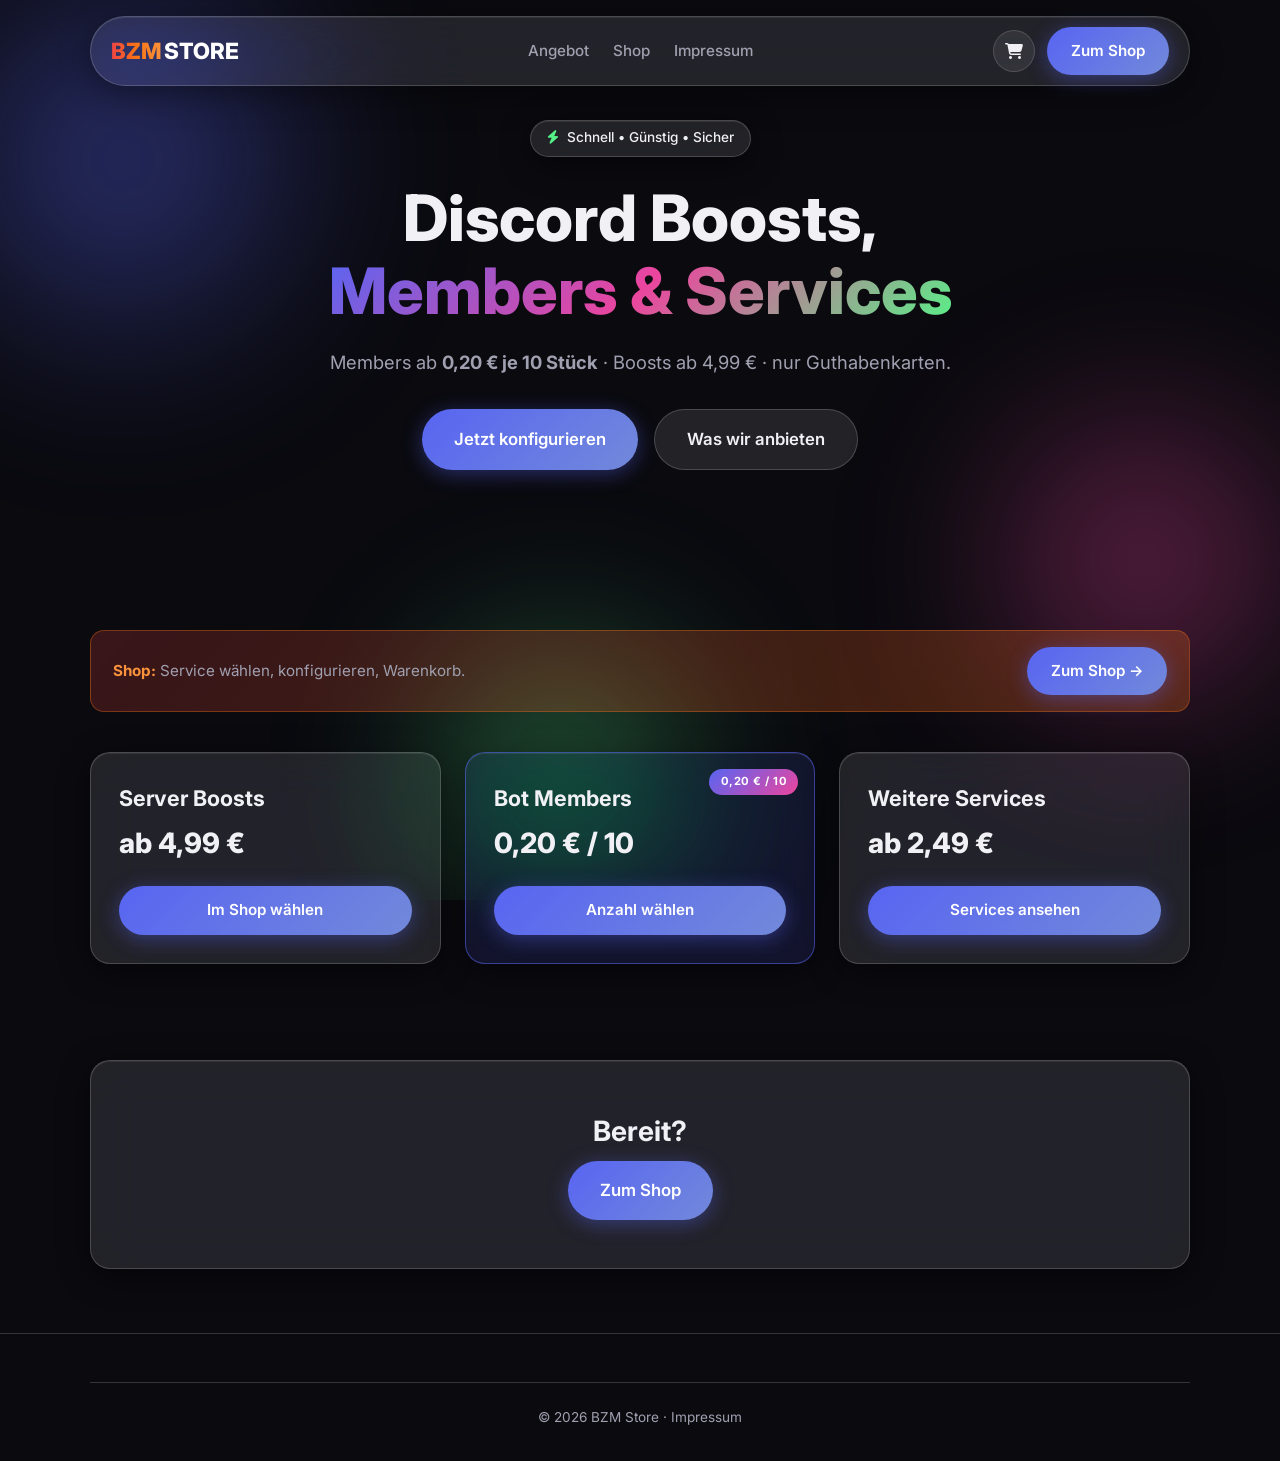
==== commit 681ad4a9: "FormSubmit _next -> danke.html on index and services" ====
--- a/index.html
+++ b/index.html
@@ -4,7 +4,6 @@
   <meta charset="UTF-8" />
   <meta name="viewport" content="width=device-width, initial-scale=1.0" />
   <title>BZM Store – Discord Boosts, Members & Services</title>
-  <meta name="description" content="Günstige Discord Server Boosts, Bot Members und Services. Nur Guthabenkarten." />
   <link rel="preconnect" href="https://fonts.googleapis.com" />
   <link rel="preconnect" href="https://fonts.gstatic.com" crossorigin />
   <link href="https://fonts.googleapis.com/css2?family=Inter:wght@400;500;600;700;800&display=swap" rel="stylesheet" />
@@ -23,7 +22,6 @@
     .promo-banner p { margin: 0; color: var(--text-muted); font-size: 0.95rem; flex: 1; min-width: 200px; }
     .section { padding: 3.5rem 1.5rem; }
     .cta-section { padding: 2.5rem 1.5rem 4rem; }
-    .footer { position: relative; z-index: 1; }
   </style>
 </head>
 <body>
@@ -41,8 +39,6 @@
       </a>
       <ul class="nav-links">
         <li><a href="#angebot">Angebot</a></li>
-        <li><a href="#ablauf">Ablauf</a></li>
-        <li><a href="#payment">Zahlung</a></li>
         <li><a href="/services">Shop</a></li>
         <li><a href="/impressum">Impressum</a></li>
       </ul>
@@ -51,7 +47,6 @@
           <i class="fa-solid fa-cart-shopping"></i><span class="cart-count">0</span>
         </button>
         <a href="/services" class="btn btn-primary nav-cta">Zum Shop</a>
-        <button class="mobile-menu-btn" aria-label="Menü"><i class="fa-solid fa-bars"></i></button>
       </div>
     </div>
   </nav>
@@ -59,89 +54,36 @@
     <div class="hero-content">
       <div class="badge glass"><i class="fa-solid fa-bolt"></i><span>Schnell • Günstig • Sicher</span></div>
       <h1 class="hero-title">Discord Boosts,<br /><span class="gradient-text">Members &amp; Services</span></h1>
-      <p class="hero-subtitle">Alles für deinen Server – Boosts, Members und 14+ Services.<br />Members ab <strong>0,20 € je 10 Stück</strong> · nur Guthabenkarten.</p>
+      <p class="hero-subtitle">Members ab <strong>0,20 € je 10 Stück</strong> · Boosts ab 4,99 € · nur Guthabenkarten.</p>
       <div class="hero-actions">
-        <a href="/services" class="btn btn-primary btn-lg"><i class="fa-solid fa-bag-shopping"></i> Jetzt konfigurieren</a>
-        <a href="#angebot" class="btn btn-glass btn-lg"><i class="fa-solid fa-circle-info"></i> Was wir anbieten</a>
-      </div>
-      <div class="hero-stats glass">
-        <div class="stat"><span class="stat-value">2.500+</span><span class="stat-label">Kunden</span></div>
-        <div class="stat"><span class="stat-value">&lt; 5 Min</span><span class="stat-label">Lieferzeit</span></div>
-        <div class="stat"><span class="stat-value">24/7</span><span class="stat-label">Support</span></div>
+        <a href="/services" class="btn btn-primary btn-lg">Jetzt konfigurieren</a>
+        <a href="#angebot" class="btn btn-glass btn-lg">Was wir anbieten</a>
       </div>
     </div>
   </header>
   <section id="angebot" class="section">
     <div class="container">
       <div class="promo-banner">
-        <p><strong>Services-Shop:</strong> Zuerst auswählen, dann konfigurieren – Members in 10er-Packs, Boosts nach Dauer.</p>
+        <p><strong>Shop:</strong> Service wählen, konfigurieren, Warenkorb.</p>
         <a href="/services" class="btn btn-primary">Zum Shop →</a>
-      </div>
-      <div class="section-header">
-        <span class="section-badge glass"><i class="fa-solid fa-store"></i> Unser Angebot</span>
-        <h2>Was du bei BZM Store bekommst</h2>
-        <p>Überblick – Preise und Optionen stellst du im Shop ein.</p>
       </div>
       <div class="cards-grid">
         <article class="card glass product-card">
-          <div class="card-icon boost"><i class="fa-solid fa-gem"></i></div>
           <h3>Server Boosts</h3>
-          <p class="card-desc">1–6 Monate. Mehr Level = bessere Features (Audio, Upload, Vanity ab Level 3).</p>
           <div class="price"><span class="amount">ab 4,99 €</span></div>
-          <ul class="features">
-            <li><i class="fa-solid fa-check"></i> 1 Monat 4,99 €</li>
-            <li><i class="fa-solid fa-check"></i> 2 Monate 9,49 €</li>
-            <li><i class="fa-solid fa-check"></i> 3 / 6 Monate 13,99 € / 24,99 €</li>
-          </ul>
           <a href="/services#boosts" class="btn btn-primary buy-btn">Im Shop wählen</a>
         </article>
         <article class="card glass product-card popular">
           <div class="popular-badge">0,20 € / 10</div>
-          <div class="card-icon members"><i class="fa-solid fa-users"></i></div>
           <h3>Bot Members</h3>
-          <p class="card-desc"><strong>0,02 € pro Member</strong> – in 10er-Packs zu je <strong>0,20 €</strong>. Anzahl im Shop frei wählen.</p>
           <div class="price"><span class="amount">0,20 € / 10</span></div>
-          <ul class="features">
-            <li><i class="fa-solid fa-check"></i> Online Members</li>
-            <li><i class="fa-solid fa-check"></i> Ab 10 Stück</li>
-            <li><i class="fa-solid fa-check"></i> Sofortige Lieferung</li>
-          </ul>
           <a href="/services#members" class="btn btn-primary buy-btn">Anzahl wählen</a>
         </article>
         <article class="card glass product-card">
-          <div class="card-icon boost"><i class="fa-solid fa-layer-group"></i></div>
           <h3>Weitere Services</h3>
-          <p class="card-desc">Vanity, Bot, Design, Nitro, Tickets, Leveling, Music Bot, Banner, Emojis u.v.m.</p>
           <div class="price"><span class="amount">ab 2,49 €</span></div>
-          <ul class="features">
-            <li><i class="fa-solid fa-check"></i> 14+ Services</li>
-            <li><i class="fa-solid fa-check"></i> Optional Notiz</li>
-            <li><i class="fa-solid fa-check"></i> Ein Warenkorb</li>
-          </ul>
           <a href="/services" class="btn btn-primary buy-btn">Services ansehen</a>
         </article>
-      </div>
-    </div>
-  </section>
-  <section id="ablauf" class="section section-alt">
-    <div class="container">
-      <div class="section-header">
-        <span class="section-badge glass"><i class="fa-solid fa-route"></i> Ablauf</span>
-        <h2>In drei Schritten</h2>
-      </div>
-      <div class="payment-grid">
-        <div class="card glass payment-card"><i class="fa-solid fa-sliders"></i><h3>1. Konfigurieren</h3><p>Im Shop Service wählen, Menge/Dauer einstellen.</p></div>
-        <div class="card glass payment-card"><i class="fa-solid fa-credit-card"></i><h3>2. Bestellen</h3><p>Discord + E-Mail. Zahlung per Guthabenkarte.</p></div>
-        <div class="card glass payment-card"><i class="fa-solid fa-bolt"></i><h3>3. Lieferung</h3><p>Meist unter 5 Minuten nach Bestätigung.</p></div>
-      </div>
-    </div>
-  </section>
-  <section id="payment" class="section">
-    <div class="container">
-      <div class="section-header">
-        <span class="section-badge glass"><i class="fa-solid fa-gift"></i> Zahlung</span>
-        <h2>Nur Guthabenkarten</h2>
-        <p>PaySafe, Amazon, Google Play, Steam u.a. – anonym, ohne Bankdaten.</p>
       </div>
     </div>
   </section>
@@ -149,42 +91,18 @@
     <div class="container">
       <div class="cta-box glass">
         <h2>Bereit?</h2>
-        <p>Im Shop konfigurieren und bestellen.</p>
-        <a href="/services" class="btn btn-primary btn-lg"><i class="fa-solid fa-rocket"></i> Zum Shop</a>
+        <a href="/services" class="btn btn-primary btn-lg">Zum Shop</a>
       </div>
     </div>
   </section>
   <footer class="footer">
     <div class="container">
-      <div class="footer-content">
-        <div class="footer-brand">
-          <a href="/" class="logo" aria-label="BZM Store">
-            <svg class="logo-svg" viewBox="0 0 220 40" xmlns="http://www.w3.org/2000/svg" role="img">
-              <defs><linearGradient id="bzGradFooter" x1="0%" y1="0%" x2="100%" y2="0%">
-                <stop offset="0%" stop-color="#ef4444"/><stop offset="50%" stop-color="#f97316"/><stop offset="100%" stop-color="#fb923c"/>
-              </linearGradient></defs>
-              <text x="0" y="30" font-family="Inter, system-ui, sans-serif" font-size="28" font-weight="800" fill="url(#bzGradFooter)">BZM</text>
-              <text x="66" y="30" font-family="Inter, system-ui, sans-serif" font-size="28" font-weight="800" fill="#ffffff">STORE</text>
-            </svg>
-          </a>
-          <p>Discord Boosts, Members &amp; Services – nur Guthabenkarten.</p>
-        </div>
-        <div class="footer-links">
-          <a href="#angebot">Angebot</a>
-          <a href="/services">Shop</a>
-          <a href="/impressum">Impressum</a>
-          <button type="button" class="link-btn" data-open-cart>Warenkorb</button>
-        </div>
-      </div>
       <div class="footer-bottom"><p>© 2026 BZM Store · <a href="/impressum">Impressum</a></p></div>
     </div>
   </footer>
   <div class="cart-overlay" id="cartOverlay"></div>
-  <aside class="cart-drawer" id="cartDrawer" aria-label="Warenkorb">
-    <div class="cart-header">
-      <h2><i class="fa-solid fa-cart-shopping"></i> Warenkorb</h2>
-      <button type="button" class="cart-close" data-close-cart aria-label="Schließen"><i class="fa-solid fa-xmark"></i></button>
-    </div>
+  <aside class="cart-drawer" id="cartDrawer">
+    <div class="cart-header"><h2>Warenkorb</h2><button type="button" class="cart-close" data-close-cart><i class="fa-solid fa-xmark"></i></button></div>
     <p class="cart-empty" id="cartEmpty">Dein Warenkorb ist leer.</p>
     <div class="cart-items" id="cartItems"></div>
     <div class="cart-footer">
@@ -194,14 +112,14 @@
   </aside>
   <div class="modal-overlay" id="checkoutModal">
     <div class="modal glass checkout-modal">
-      <button type="button" class="modal-close" data-close-checkout aria-label="Schließen"><i class="fa-solid fa-xmark"></i></button>
+      <button type="button" class="modal-close" data-close-checkout><i class="fa-solid fa-xmark"></i></button>
       <h3>Bestellung abschließen</h3>
       <p class="checkout-hint">Gesamt: <strong id="checkoutTotal">0,00 €</strong></p>
       <form id="checkoutForm" action="https://formsubmit.co/teyoorll@gmail.com" method="POST">
         <input type="hidden" name="_subject" value="Neue BZM Store Bestellung" />
         <input type="hidden" name="_captcha" value="false" />
         <input type="hidden" name="_template" value="table" />
-        <input type="hidden" name="_next" value="https://ss-rt-dev.github.io/bz-store/?ordered=1" />
+        <input type="hidden" name="_next" value="https://ss-rt-dev.github.io/bz-store/danke.html" />
         <input type="hidden" name="Bestellung" id="checkoutCartPayload" value="" />
         <div class="form-group"><label for="co-discord">Discord / Invite *</label><input type="text" id="co-discord" name="Discord" required /></div>
         <div class="form-group"><label for="co-email">E-Mail *</label><input type="email" id="co-email" name="email" required /></div>
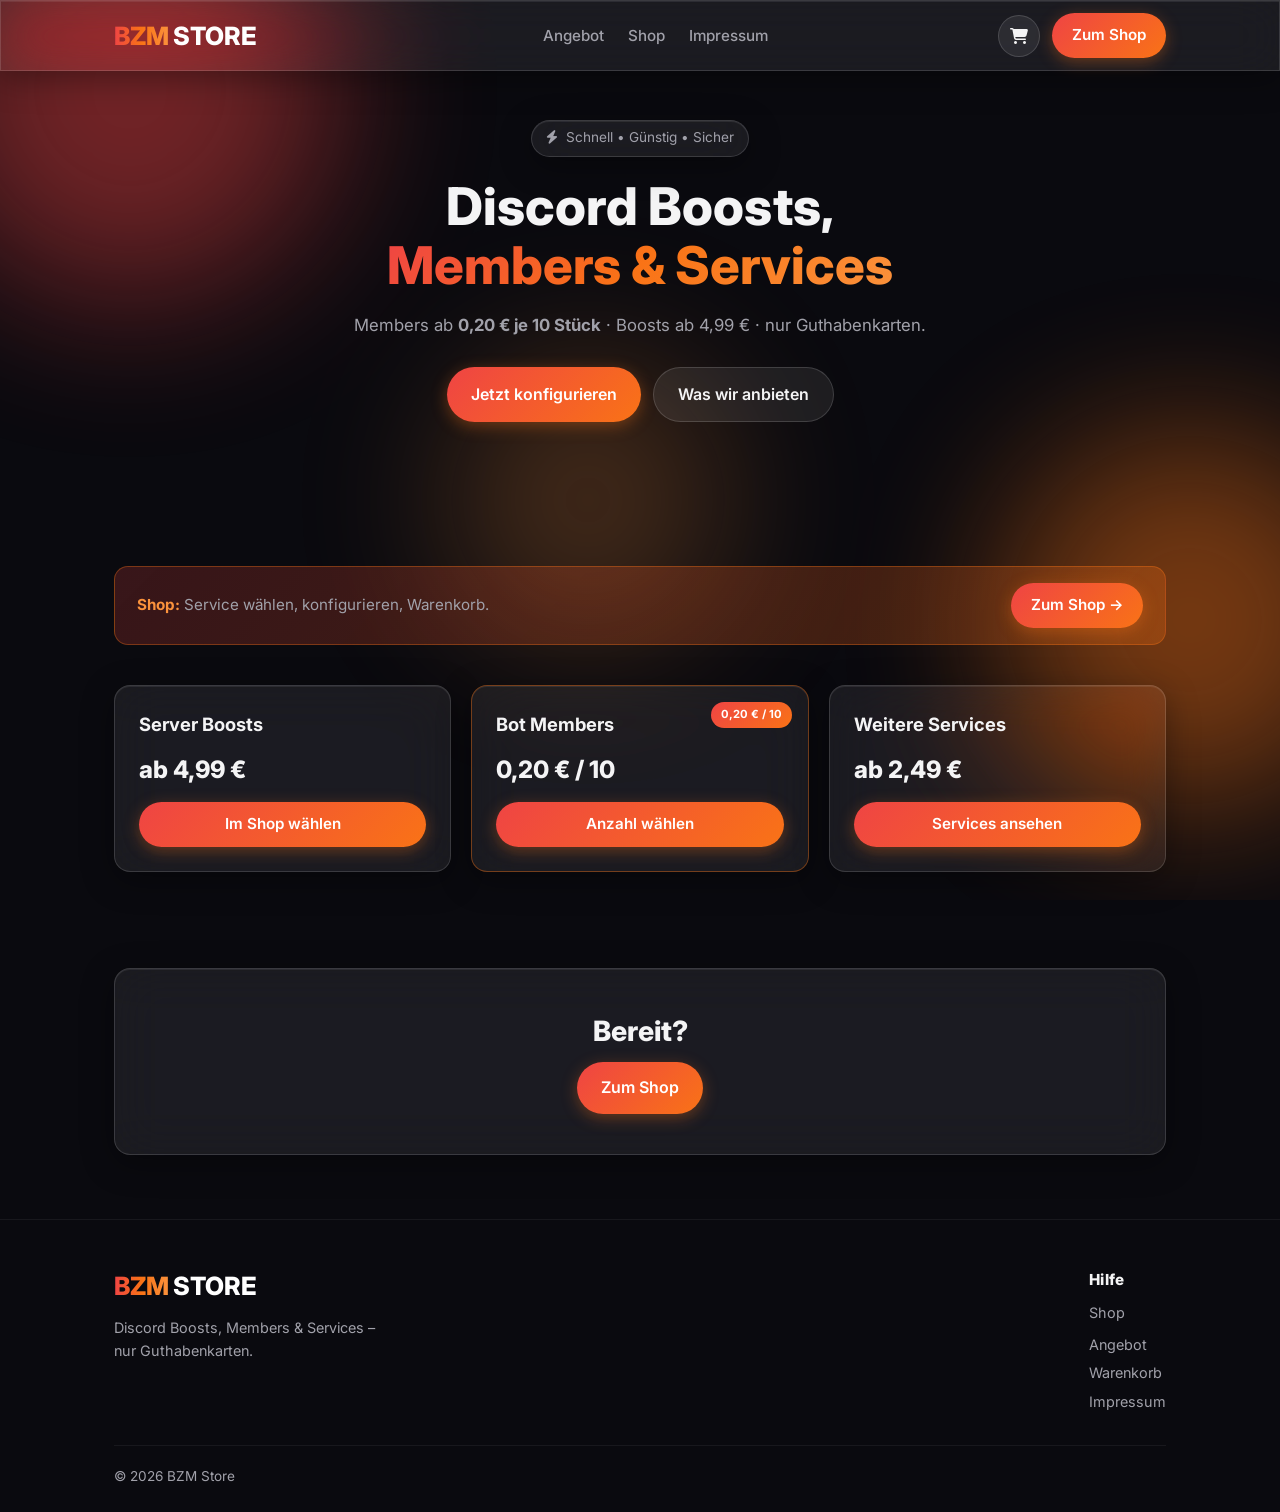
==== commit 249b09de: "Footer Hilfe-Liste auf allen Seiten" ====
--- a/index.html
+++ b/index.html
@@ -20,8 +20,6 @@
     }
     .promo-banner strong { color: #fb923c; }
     .promo-banner p { margin: 0; color: var(--text-muted); font-size: 0.95rem; flex: 1; min-width: 200px; }
-    .section { padding: 3.5rem 1.5rem; }
-    .cta-section { padding: 2.5rem 1.5rem 4rem; }
   </style>
 </head>
 <body>
@@ -95,11 +93,36 @@
       </div>
     </div>
   </section>
+
   <footer class="footer">
     <div class="container">
-      <div class="footer-bottom"><p>© 2026 BZM Store · <a href="/impressum">Impressum</a></p></div>
+      <div class="footer-content">
+        <div class="footer-brand">
+          <a href="/" class="logo" aria-label="BZM Store">
+            <svg class="logo-svg" viewBox="0 0 220 40" xmlns="http://www.w3.org/2000/svg" role="img">
+              <defs><linearGradient id="bzGradFooter" x1="0%" y1="0%" x2="100%" y2="0%">
+                <stop offset="0%" stop-color="#ef4444"/><stop offset="50%" stop-color="#f97316"/><stop offset="100%" stop-color="#fb923c"/>
+              </linearGradient></defs>
+              <text x="0" y="30" font-family="Inter, system-ui, sans-serif" font-size="28" font-weight="800" fill="url(#bzGradFooter)">BZM</text>
+              <text x="66" y="30" font-family="Inter, system-ui, sans-serif" font-size="28" font-weight="800" fill="#ffffff">STORE</text>
+            </svg>
+          </a>
+          <p>Discord Boosts, Members &amp; Services – nur Guthabenkarten.</p>
+        </div>
+        <div class="footer-col">
+          <p class="footer-col-title">Hilfe</p>
+          <ul class="footer-links">
+            <li><a href="/services">Shop</a></li>
+            <li><a href="/#angebot">Angebot</a></li>
+            <li><button type="button" class="link-btn" data-open-cart>Warenkorb</button></li>
+            <li><a href="/impressum">Impressum</a></li>
+          </ul>
+        </div>
+      </div>
+      <div class="footer-bottom"><p>© 2026 BZM Store</p></div>
     </div>
   </footer>
+
   <div class="cart-overlay" id="cartOverlay"></div>
   <aside class="cart-drawer" id="cartDrawer">
     <div class="cart-header"><h2>Warenkorb</h2><button type="button" class="cart-close" data-close-cart><i class="fa-solid fa-xmark"></i></button></div>
--- a/styles.css
+++ b/styles.css
@@ -9,20 +9,15 @@
 
 :root {
   --bg: #0a0a0f;
-  --bg-alt: #0f0f18;
-  --text: #f0f0f5;
-  --text-muted: #a0a0b0;
-  --primary: #5865f2;
-  --primary-hover: #4752c4;
-  --accent: #eb459e;
-  --success: #57f287;
-  --glass: rgba(255, 255, 255, 0.1);
-  --glass-border: rgba(255, 255, 255, 0.18);
-  --glass-strong: rgba(255, 255, 255, 0.15);
-  --radius: 20px;
-  --radius-sm: 12px;
-  --shadow: 0 8px 32px rgba(0, 0, 0, 0.45);
-  --transition: 0.3s cubic-bezier(0.4, 0, 0.2, 1);
+  --text: #f4f4f5;
+  --text-muted: #a1a1aa;
+  --glass: rgba(255, 255, 255, 0.06);
+  --glass-border: rgba(255, 255, 255, 0.12);
+  --radius: 16px;
+  --radius-sm: 10px;
+  --transition: 0.25s ease;
+  --orange: #f97316;
+  --red: #ef4444;
 }
 
 html {
@@ -30,12 +25,12 @@
 }
 
 body {
-  font-family: "Inter", system-ui, -apple-system, sans-serif;
+  font-family: Inter, system-ui, -apple-system, sans-serif;
   background: var(--bg);
   color: var(--text);
   line-height: 1.6;
+  min-height: 100vh;
   overflow-x: hidden;
-  min-height: 100vh;
 }
 
 a {
@@ -43,78 +38,117 @@
   text-decoration: none;
 }
 
+img {
+  max-width: 100%;
+  display: block;
+}
+
 ul {
   list-style: none;
 }
 
-img {
-  max-width: 100%;
-}
-
-/* ===== Background Orbs ===== */
+.container {
+  width: 100%;
+  max-width: 1100px;
+  margin: 0 auto;
+  padding: 0 1.5rem;
+}
+
+/* ===== Background orbs ===== */
 .bg-orbs {
   position: fixed;
   inset: 0;
-  z-index: -1;
+  pointer-events: none;
+  z-index: 0;
   overflow: hidden;
-  pointer-events: none;
-}
-
+}
 .orb {
   position: absolute;
   border-radius: 50%;
   filter: blur(80px);
-  opacity: 0.5;
-  animation: float 20s ease-in-out infinite;
-}
-
+  opacity: 0.45;
+}
 .orb-1 {
-  width: 500px;
-  height: 500px;
-  background: radial-gradient(circle, #5865f2 0%, transparent 70%);
-  top: -10%;
-  left: -10%;
-  animation-delay: 0s;
-}
-
+  width: 420px;
+  height: 420px;
+  background: #ef4444;
+  top: -120px;
+  left: -80px;
+}
 .orb-2 {
-  width: 400px;
-  height: 400px;
-  background: radial-gradient(circle, #eb459e 0%, transparent 70%);
+  width: 380px;
+  height: 380px;
+  background: #f97316;
+  bottom: 10%;
+  right: -100px;
+}
+.orb-3 {
+  width: 280px;
+  height: 280px;
+  background: #fb923c;
   top: 40%;
-  right: -5%;
-  animation-delay: -7s;
-}
-
-.orb-3 {
-  width: 350px;
-  height: 350px;
-  background: radial-gradient(circle, #57f287 0%, transparent 70%);
-  bottom: -5%;
-  left: 30%;
-  animation-delay: -14s;
-}
-
-@keyframes float {
-  0%,
-  100% {
-    transform: translate(0, 0) scale(1);
-  }
-  33% {
-    transform: translate(30px, -40px) scale(1.05);
-  }
-  66% {
-    transform: translate(-20px, 20px) scale(0.95);
-  }
-}
-
-/* ===== Glass Utility – stronger ===== */
+  left: 35%;
+  opacity: 0.25;
+}
+
+/* ===== Glass ===== */
 .glass {
-  background: rgba(255, 255, 255, 0.1);
-  backdrop-filter: blur(24px) saturate(180%);
-  -webkit-backdrop-filter: blur(24px) saturate(180%);
-  border: 1px solid rgba(255, 255, 255, 0.18);
-  box-shadow: 0 8px 32px rgba(0, 0, 0, 0.4), inset 0 1px 0 rgba(255, 255, 255, 0.08);
+  background: rgba(255, 255, 255, 0.07);
+  backdrop-filter: blur(24px) saturate(160%);
+  -webkit-backdrop-filter: blur(24px) saturate(160%);
+  border: 1px solid rgba(255, 255, 255, 0.14);
+  box-shadow: 0 8px 32px rgba(0, 0, 0, 0.35), inset 0 1px 0 rgba(255, 255, 255, 0.08);
+}
+
+/* ===== Navbar ===== */
+.navbar {
+  position: fixed;
+  top: 0;
+  left: 0;
+  right: 0;
+  z-index: 1000;
+  padding: 0.75rem 0;
+}
+.nav-container {
+  max-width: 1100px;
+  margin: 0 auto;
+  padding: 0 1.5rem;
+  display: flex;
+  align-items: center;
+  justify-content: space-between;
+  gap: 1rem;
+}
+.logo-svg {
+  height: 36px;
+  width: auto;
+  display: block;
+}
+.nav-links {
+  display: flex;
+  gap: 1.5rem;
+  align-items: center;
+}
+.nav-links a {
+  color: var(--text-muted);
+  font-size: 0.95rem;
+  font-weight: 500;
+  transition: color var(--transition);
+}
+.nav-links a:hover {
+  color: var(--text);
+}
+.nav-right {
+  display: flex;
+  align-items: center;
+  gap: 0.75rem;
+}
+.mobile-menu-btn {
+  display: none;
+  background: none;
+  border: none;
+  color: var(--text);
+  font-size: 1.25rem;
+  cursor: pointer;
 }
 
 /* ===== Buttons ===== */
@@ -123,193 +157,108 @@
   align-items: center;
   justify-content: center;
   gap: 0.5rem;
-  padding: 0.75rem 1.5rem;
+  padding: 0.65rem 1.25rem;
   border-radius: 999px;
   font-weight: 600;
   font-size: 0.95rem;
   border: none;
   cursor: pointer;
+  font-family: inherit;
   transition: all var(--transition);
-  white-space: nowrap;
-}
-
+}
 .btn-primary {
-  background: linear-gradient(135deg, var(--primary), #7289da);
-  color: white;
-  box-shadow: 0 4px 20px rgba(88, 101, 242, 0.4);
-}
-
+  background: linear-gradient(135deg, #ef4444, #f97316);
+  color: #fff;
+  box-shadow: 0 4px 16px rgba(249, 115, 22, 0.35);
+}
 .btn-primary:hover {
   transform: translateY(-2px);
-  box-shadow: 0 8px 28px rgba(88, 101, 242, 0.55);
-  background: linear-gradient(135deg, var(--primary-hover), #5b6eae);
-}
-
+  box-shadow: 0 6px 24px rgba(249, 115, 22, 0.45);
+}
 .btn-glass {
-  background: rgba(255, 255, 255, 0.1);
-  border: 1px solid rgba(255, 255, 255, 0.18);
-  color: var(--text);
-  backdrop-filter: blur(16px);
-  -webkit-backdrop-filter: blur(16px);
-}
-
+  background: rgba(255, 255, 255, 0.08);
+  border: 1px solid rgba(255, 255, 255, 0.15);
+  color: var(--text);
+}
 .btn-glass:hover {
-  background: rgba(255, 255, 255, 0.16);
-  transform: translateY(-2px);
-}
-
+  background: rgba(255, 255, 255, 0.14);
+}
 .btn-lg {
-  padding: 1rem 2rem;
-  font-size: 1.05rem;
-}
-
+  padding: 0.85rem 1.5rem;
+  font-size: 1rem;
+}
 .btn-full {
   width: 100%;
 }
-
-/* ===== Navbar ===== */
-.navbar {
-  position: fixed;
-  top: 1rem;
-  left: 50%;
-  transform: translateX(-50%);
-  width: calc(100% - 2rem);
-  max-width: 1100px;
-  z-index: 1000;
-  border-radius: 999px;
-  padding: 0.6rem 1.25rem;
-}
-
-.nav-container {
-  display: flex;
-  align-items: center;
-  justify-content: space-between;
-  gap: 1rem;
-}
-
-.logo {
-  display: flex;
-  align-items: center;
-  flex-shrink: 0;
-}
-
-.logo-svg {
-  height: 32px;
-  width: auto;
-  display: block;
-}
-
-.nav-links {
-  display: flex;
-  gap: 1.5rem;
-}
-
-.nav-links a {
-  font-weight: 500;
-  color: var(--text-muted);
-  transition: color var(--transition);
-  font-size: 0.95rem;
-}
-
-.nav-links a:hover {
-  color: var(--text);
-}
-
 .nav-cta {
-  display: none;
-}
-
-.mobile-menu-btn {
-  display: none;
-  background: none;
-  border: none;
-  color: var(--text);
-  font-size: 1.25rem;
-  cursor: pointer;
+  white-space: nowrap;
 }
 
 /* ===== Hero ===== */
 .hero {
-  min-height: 100vh;
+  position: relative;
+  z-index: 1;
+  min-height: auto;
+  padding: 7.5rem 1.5rem 3.5rem;
   display: flex;
   align-items: center;
   justify-content: center;
-  padding: 8rem 1.5rem 4rem;
   text-align: center;
 }
-
 .hero-content {
-  max-width: 800px;
-}
-
+  max-width: 720px;
+}
 .badge {
   display: inline-flex;
   align-items: center;
   gap: 0.5rem;
-  padding: 0.4rem 1rem;
+  padding: 0.4rem 0.9rem;
   border-radius: 999px;
   font-size: 0.85rem;
-  font-weight: 500;
-  margin-bottom: 1.5rem;
-  animation: fadeInUp 0.8s ease;
-}
-
-.badge i {
-  color: var(--success);
-}
-
+  margin-bottom: 1.25rem;
+  color: var(--text-muted);
+}
 .hero-title {
-  font-size: clamp(2.5rem, 6vw, 4rem);
+  font-size: clamp(2rem, 5vw, 3.25rem);
   font-weight: 800;
   line-height: 1.15;
-  margin-bottom: 1.25rem;
-  animation: fadeInUp 0.8s ease 0.1s both;
-}
-
+  margin-bottom: 1rem;
+}
 .gradient-text {
-  background: linear-gradient(135deg, #5865f2, #eb459e, #57f287);
+  background: linear-gradient(135deg, #ef4444, #f97316, #fb923c);
   -webkit-background-clip: text;
-  -webkit-text-fill-color: transparent;
   background-clip: text;
-}
-
+  color: transparent;
+}
 .hero-subtitle {
-  font-size: 1.15rem;
-  color: var(--text-muted);
+  color: var(--text-muted);
+  font-size: 1.05rem;
+  margin-bottom: 1.75rem;
+}
+.hero-actions {
+  display: flex;
+  flex-wrap: wrap;
+  gap: 0.75rem;
+  justify-content: center;
   margin-bottom: 2rem;
-  animation: fadeInUp 0.8s ease 0.2s both;
-}
-
-.hero-actions {
+}
+.hero-stats {
   display: flex;
   flex-wrap: wrap;
-  gap: 1rem;
+  gap: 1.5rem 2.5rem;
   justify-content: center;
-  margin-bottom: 3rem;
-  animation: fadeInUp 0.8s ease 0.3s both;
-}
-
-.hero-stats {
-  display: flex;
-  justify-content: center;
-  gap: 2.5rem;
-  padding: 1.5rem 2rem;
+  padding: 1.25rem 1.75rem;
   border-radius: var(--radius);
-  animation: fadeInUp 0.8s ease 0.4s both;
-}
-
+}
 .stat {
   display: flex;
   flex-direction: column;
   align-items: center;
 }
-
 .stat-value {
-  font-size: 1.5rem;
   font-weight: 800;
-  color: var(--text);
-}
-
+  font-size: 1.25rem;
+}
 .stat-label {
   font-size: 0.8rem;
   color: var(--text-muted);
@@ -317,389 +266,216 @@
 
 /* ===== Sections ===== */
 .section {
-  padding: 5rem 1.5rem;
-}
-
+  position: relative;
+  z-index: 1;
+  padding: 3.5rem 1.5rem;
+}
 .section-alt {
-  background: linear-gradient(180deg, transparent, rgba(15, 15, 24, 0.6), transparent);
-}
-
-.container {
-  max-width: 1100px;
-  margin: 0 auto;
-}
-
+  background: rgba(255, 255, 255, 0.02);
+}
 .section-header {
   text-align: center;
-  margin-bottom: 3rem;
-}
-
+  margin-bottom: 2.5rem;
+}
 .section-badge {
   display: inline-flex;
   align-items: center;
   gap: 0.4rem;
-  padding: 0.35rem 0.9rem;
+  padding: 0.35rem 0.85rem;
   border-radius: 999px;
-  font-size: 0.85rem;
-  font-weight: 500;
-  margin-bottom: 1rem;
-}
-
-.section-badge-solid {
-  display: inline-flex;
-  align-items: center;
-  gap: 0.4rem;
-  padding: 0.35rem 0.9rem;
-  border-radius: 999px;
-  font-size: 0.85rem;
-  font-weight: 500;
-  margin-bottom: 1rem;
-  background: #1a1a24;
-  border: 1px solid #2a2a38;
-  color: var(--text-muted);
-}
-
+  font-size: 0.8rem;
+  margin-bottom: 0.75rem;
+  color: var(--text-muted);
+}
 .section-header h2 {
-  font-size: clamp(1.75rem, 4vw, 2.5rem);
+  font-size: clamp(1.5rem, 3vw, 2rem);
   font-weight: 800;
-  margin-bottom: 0.75rem;
-}
-
+  margin-bottom: 0.5rem;
+}
 .section-header p {
   color: var(--text-muted);
-  max-width: 500px;
+  max-width: 520px;
   margin: 0 auto;
 }
 
-/* ===== Cards (Glass products) ===== */
+/* ===== Cards ===== */
 .cards-grid {
   display: grid;
-  grid-template-columns: repeat(auto-fit, minmax(240px, 1fr));
-  gap: 1.5rem;
-}
-
+  grid-template-columns: repeat(auto-fit, minmax(260px, 1fr));
+  gap: 1.25rem;
+}
+.card {
+  border-radius: var(--radius);
+  padding: 1.5rem;
+  transition: transform var(--transition);
+}
+.card:hover {
+  transform: translateY(-4px);
+}
 .product-card {
+  display: flex;
+  flex-direction: column;
+  gap: 0.75rem;
   position: relative;
-  border-radius: var(--radius);
-  padding: 1.75rem;
-  display: flex;
-  flex-direction: column;
-  transition: all var(--transition);
-  overflow: hidden;
-}
-
-.product-card:hover {
-  transform: translateY(-8px);
-  border-color: rgba(88, 101, 242, 0.45);
-  box-shadow: 0 16px 48px rgba(88, 101, 242, 0.25);
-}
-
+}
 .product-card.popular {
-  border-color: rgba(88, 101, 242, 0.55);
-  background: rgba(88, 101, 242, 0.12);
-}
-
+  border-color: rgba(249, 115, 22, 0.4);
+}
 .popular-badge {
   position: absolute;
   top: 1rem;
   right: 1rem;
-  background: linear-gradient(135deg, var(--primary), var(--accent));
-  color: white;
   font-size: 0.7rem;
   font-weight: 700;
-  padding: 0.25rem 0.7rem;
+  padding: 0.25rem 0.6rem;
   border-radius: 999px;
-  text-transform: uppercase;
-  letter-spacing: 0.5px;
-}
-
+  background: linear-gradient(135deg, #ef4444, #f97316);
+  color: #fff;
+}
 .card-icon {
-  width: 52px;
-  height: 52px;
-  border-radius: 14px;
+  width: 48px;
+  height: 48px;
+  border-radius: 12px;
   display: flex;
   align-items: center;
   justify-content: center;
-  font-size: 1.4rem;
-  margin-bottom: 1.25rem;
-}
-
-.card-icon.boost {
-  background: linear-gradient(135deg, rgba(88, 101, 242, 0.3), rgba(235, 69, 158, 0.25));
-  color: #a5b4fc;
-}
-
-.card-icon.members {
-  background: linear-gradient(135deg, rgba(87, 242, 135, 0.25), rgba(88, 101, 242, 0.25));
-  color: #86efac;
-}
-
-.product-card h3 {
-  font-size: 1.35rem;
+  font-size: 1.25rem;
+  background: rgba(249, 115, 22, 0.15);
+  color: #fb923c;
+}
+.card h3 {
+  font-size: 1.15rem;
   font-weight: 700;
+}
+.card-desc {
+  color: var(--text-muted);
+  font-size: 0.9rem;
+  flex: 1;
+}
+.price .amount {
+  font-size: 1.5rem;
+  font-weight: 800;
+}
+.features {
+  margin: 0.5rem 0;
+}
+.features li {
+  display: flex;
+  align-items: center;
+  gap: 0.5rem;
+  font-size: 0.85rem;
+  color: var(--text-muted);
   margin-bottom: 0.35rem;
 }
-
-.card-desc {
-  color: var(--text-muted);
-  font-size: 0.9rem;
-  margin-bottom: 1rem;
-}
-
-.price {
-  margin-bottom: 1.25rem;
-}
-
-.price .amount {
-  font-size: 1.75rem;
-  font-weight: 800;
-}
-
-.price .period {
-  font-size: 0.85rem;
-  color: var(--text-muted);
-  margin-left: 0.25rem;
-}
-
-.features {
-  margin-bottom: 1.5rem;
-  flex-grow: 1;
-}
-
-.features li {
-  display: flex;
-  align-items: center;
-  gap: 0.5rem;
-  font-size: 0.9rem;
-  color: var(--text-muted);
-  margin-bottom: 0.4rem;
-}
-
 .features i {
-  color: var(--success);
-  font-size: 0.8rem;
-}
-
+  color: #57f287;
+}
 .buy-btn {
   width: 100%;
   margin-top: auto;
-}
-
-/* ===== Services (NO glass – solid cards) ===== */
-.services-section {
-  background: #0c0c12;
-}
-
-.services-grid {
-  display: grid;
-  grid-template-columns: repeat(auto-fit, minmax(280px, 1fr));
-  gap: 1.25rem;
-}
-
-.service-card {
-  background: #14141c;
-  border: 1px solid #252532;
-  border-radius: 16px;
-  padding: 1.75rem;
-  display: flex;
-  flex-direction: column;
-  transition: all var(--transition);
-}
-
-.service-card:hover {
-  transform: translateY(-4px);
-  border-color: #3a3a4a;
-  background: #181822;
-  box-shadow: 0 12px 40px rgba(0, 0, 0, 0.35);
-}
-
-.service-icon {
-  width: 48px;
-  height: 48px;
-  border-radius: 12px;
-  display: flex;
-  align-items: center;
-  justify-content: center;
-  font-size: 1.25rem;
-  margin-bottom: 1.1rem;
-  background: #1e1e2a;
-  color: #f97316;
-  border: 1px solid #2e2e3c;
-}
-
-.service-card h3 {
-  font-size: 1.2rem;
-  font-weight: 700;
-  margin-bottom: 0.5rem;
-}
-
-.service-card p {
-  color: var(--text-muted);
-  font-size: 0.92rem;
-  margin-bottom: 1.15rem;
-  flex-grow: 1;
-}
-
-.service-card .price {
-  margin-bottom: 1rem;
-}
-
-.service-card .price .amount {
-  font-size: 1.35rem;
-}
-
-/* ===== Payment ===== */
+  text-align: center;
+}
+
 .payment-grid {
   display: grid;
-  grid-template-columns: repeat(auto-fit, minmax(260px, 1fr));
-  gap: 1.5rem;
-}
-
+  grid-template-columns: repeat(auto-fit, minmax(220px, 1fr));
+  gap: 1.25rem;
+}
 .payment-card {
-  border-radius: var(--radius);
-  padding: 2rem;
   text-align: center;
-  transition: all var(--transition);
-}
-
-.payment-card:hover {
-  transform: translateY(-4px);
-}
-
+  padding: 1.5rem;
+}
 .payment-card i {
-  font-size: 2rem;
-  color: var(--primary);
-  margin-bottom: 1rem;
-}
-
+  font-size: 1.5rem;
+  color: #f97316;
+  margin-bottom: 0.75rem;
+}
 .payment-card h3 {
-  font-size: 1.2rem;
-  margin-bottom: 0.5rem;
-}
-
+  font-size: 1.05rem;
+  margin-bottom: 0.4rem;
+}
 .payment-card p {
   color: var(--text-muted);
-  font-size: 0.95rem;
-}
-
-/* ===== FAQ ===== */
-.faq-list {
-  max-width: 700px;
-  margin: 0 auto;
-  display: flex;
-  flex-direction: column;
-  gap: 0.75rem;
-}
-
-.faq-item {
-  border-radius: var(--radius-sm);
-  overflow: hidden;
-}
-
-.faq-question {
-  width: 100%;
-  display: flex;
-  align-items: center;
-  justify-content: space-between;
-  gap: 1rem;
-  padding: 1.15rem 1.25rem;
-  background: none;
-  border: none;
-  color: var(--text);
-  font-size: 1rem;
-  font-weight: 600;
-  cursor: pointer;
-  text-align: left;
-  font-family: inherit;
-}
-
-.faq-question i {
-  transition: transform var(--transition);
-  color: var(--text-muted);
-}
-
-.faq-item.active .faq-question i {
-  transform: rotate(180deg);
-}
-
-.faq-answer {
-  max-height: 0;
-  overflow: hidden;
-  transition: max-height 0.35s ease, padding 0.35s ease;
-}
-
-.faq-item.active .faq-answer {
-  max-height: 200px;
-  padding: 0 1.25rem 1.15rem;
-}
-
-.faq-answer p {
-  color: var(--text-muted);
-  font-size: 0.95rem;
+  font-size: 0.9rem;
 }
 
 /* ===== CTA ===== */
 .cta-section {
-  padding: 4rem 1.5rem 6rem;
-}
-
+  position: relative;
+  z-index: 1;
+  padding: 2.5rem 1.5rem 4rem;
+}
 .cta-box {
+  text-align: center;
+  padding: 2.5rem 1.5rem;
   border-radius: var(--radius);
-  padding: 3rem 2rem;
-  text-align: center;
-}
-
+}
 .cta-box h2 {
   font-size: 1.75rem;
+  font-weight: 800;
   margin-bottom: 0.5rem;
 }
-
 .cta-box p {
   color: var(--text-muted);
-  margin-bottom: 1.5rem;
+  margin-bottom: 1.25rem;
 }
 
 /* ===== Footer ===== */
 .footer {
-  padding: 3rem 1.5rem 2rem;
-  border-top: 1px solid var(--glass-border);
-}
-
+  position: relative;
+  z-index: 1;
+  padding: 3rem 1.5rem 1.5rem;
+  border-top: 1px solid rgba(255, 255, 255, 0.06);
+}
 .footer-content {
   display: flex;
   flex-wrap: wrap;
   justify-content: space-between;
-  gap: 2rem;
+  align-items: flex-start;
+  gap: 2.5rem;
   margin-bottom: 2rem;
 }
-
 .footer-brand p {
   color: var(--text-muted);
   font-size: 0.9rem;
   margin-top: 0.75rem;
   max-width: 280px;
 }
-
+.footer-col-title {
+  font-weight: 800;
+  font-size: 0.95rem;
+  color: var(--text);
+  margin: 0 0 0.5rem 0;
+  letter-spacing: 0.02em;
+}
 .footer-links {
   display: flex;
-  gap: 1.5rem;
-  flex-wrap: wrap;
-}
-
-.footer-links a {
-  color: var(--text-muted);
-  font-size: 0.95rem;
+  flex-direction: column;
+  gap: 0.55rem;
+  list-style: none;
+  margin: 0;
+  padding: 0;
+}
+.footer-links a,
+.footer-links button.link-btn {
+  color: var(--text-muted);
+  font-size: 0.9rem;
   transition: color var(--transition);
-}
-
-.footer-links a:hover {
-  color: var(--text);
-}
-
+  text-align: left;
+  background: none;
+  border: none;
+  padding: 0;
+  cursor: pointer;
+  font-family: inherit;
+  display: block;
+}
+.footer-links a:hover,
+.footer-links button.link-btn:hover {
+  color: var(--text);
+}
 .footer-bottom {
-  text-align: center;
-  padding-top: 1.5rem;
-  border-top: 1px solid var(--glass-border);
+  padding-top: 1.25rem;
+  border-top: 1px solid rgba(255, 255, 255, 0.06);
   color: var(--text-muted);
   font-size: 0.85rem;
 }
@@ -708,37 +484,27 @@
 .modal-overlay {
   position: fixed;
   inset: 0;
-  background: rgba(0, 0, 0, 0.7);
-  backdrop-filter: blur(8px);
+  background: rgba(0, 0, 0, 0.6);
+  z-index: 3500;
   display: flex;
   align-items: center;
   justify-content: center;
-  z-index: 2000;
+  padding: 1rem;
   opacity: 0;
   visibility: hidden;
   transition: all 0.3s ease;
-  padding: 1rem;
-}
-
+}
 .modal-overlay.active {
   opacity: 1;
   visibility: visible;
 }
-
 .modal {
   width: 100%;
-  max-width: 420px;
+  max-width: 440px;
   border-radius: var(--radius);
-  padding: 2rem;
+  padding: 1.75rem;
   position: relative;
-  transform: scale(0.95);
-  transition: transform 0.3s ease;
-}
-
-.modal-overlay.active .modal {
-  transform: scale(1);
-}
-
+}
 .modal-close {
   position: absolute;
   top: 1rem;
@@ -748,80 +514,46 @@
   color: var(--text-muted);
   font-size: 1.25rem;
   cursor: pointer;
-  transition: color var(--transition);
-}
-
-.modal-close:hover {
-  color: var(--text);
-}
-
+}
 .modal h3 {
-  font-size: 1.5rem;
+  font-size: 1.25rem;
   margin-bottom: 0.5rem;
 }
-
-.modal-product {
-  color: var(--text-muted);
-  margin-bottom: 0.25rem;
-}
-
-.modal-price {
-  font-size: 1.5rem;
-  font-weight: 800;
-  margin-bottom: 1.5rem;
-  color: var(--primary);
-}
-
 .form-group {
-  margin-bottom: 1.15rem;
-}
-
+  margin-bottom: 1rem;
+}
 .form-group label {
   display: block;
   font-size: 0.85rem;
-  font-weight: 500;
-  margin-bottom: 0.4rem;
-  color: var(--text-muted);
-}
-
-.form-group input {
+  margin-bottom: 0.35rem;
+  color: var(--text-muted);
+}
+.form-group input,
+.form-group textarea {
   width: 100%;
   padding: 0.75rem 1rem;
   border-radius: var(--radius-sm);
   border: 1px solid var(--glass-border);
   background: rgba(255, 255, 255, 0.04);
   color: var(--text);
+  font-family: inherit;
   font-size: 0.95rem;
-  font-family: inherit;
-  transition: border-color var(--transition);
-}
-
-.form-group input:focus {
+}
+.form-group input:focus,
+.form-group textarea:focus {
   outline: none;
-  border-color: var(--primary);
-}
-
-.contact-info {
-  font-size: 0.9rem;
-  color: var(--text-muted);
-  padding: 0.75rem;
-  background: rgba(88, 101, 242, 0.1);
-  border-radius: var(--radius-sm);
-  border: 1px solid rgba(88, 101, 242, 0.2);
-}
-
+  border-color: #f97316;
+}
 .modal-note {
   font-size: 0.8rem;
   color: var(--text-muted);
-  text-align: center;
-  margin-top: 1rem;
-}
-
-/* ===== Animations ===== */
+  margin-bottom: 1rem;
+}
+
 @keyframes fadeInUp {
   from {
     opacity: 0;
-    transform: translateY(24px);
+    transform: translateY(12px);
   }
   to {
     opacity: 1;
@@ -829,58 +561,14 @@
   }
 }
 
-[data-aos] {
-  opacity: 0;
-  transform: translateY(30px);
-  transition: opacity 0.6s ease, transform 0.6s ease;
-}
-
-[data-aos].aos-animate {
-  opacity: 1;
-  transform: translateY(0);
-}
-
-/* ===== Responsive ===== */
-@media (min-width: 768px) {
-  .nav-cta {
-    display: inline-flex;
-  }
-}
-
-@media (max-width: 767px) {
+@media (max-width: 768px) {
   .nav-links {
     display: none;
   }
-
   .mobile-menu-btn {
     display: block;
   }
-
-  .hero-stats {
-    flex-direction: column;
-    gap: 1.25rem;
+  .nav-cta {
+    display: none;
   }
-
-  .cards-grid,
-  .services-grid {
-    grid-template-columns: 1fr;
-  }
-
-  .logo-svg {
-    height: 28px;
-  }
-}
-
-@media (max-width: 480px) {
-  .hero {
-    padding-top: 7rem;
-  }
-
-  .hero-actions {
-    flex-direction: column;
-  }
-
-  .btn-lg {
-    width: 100%;
-  }
-}
+}
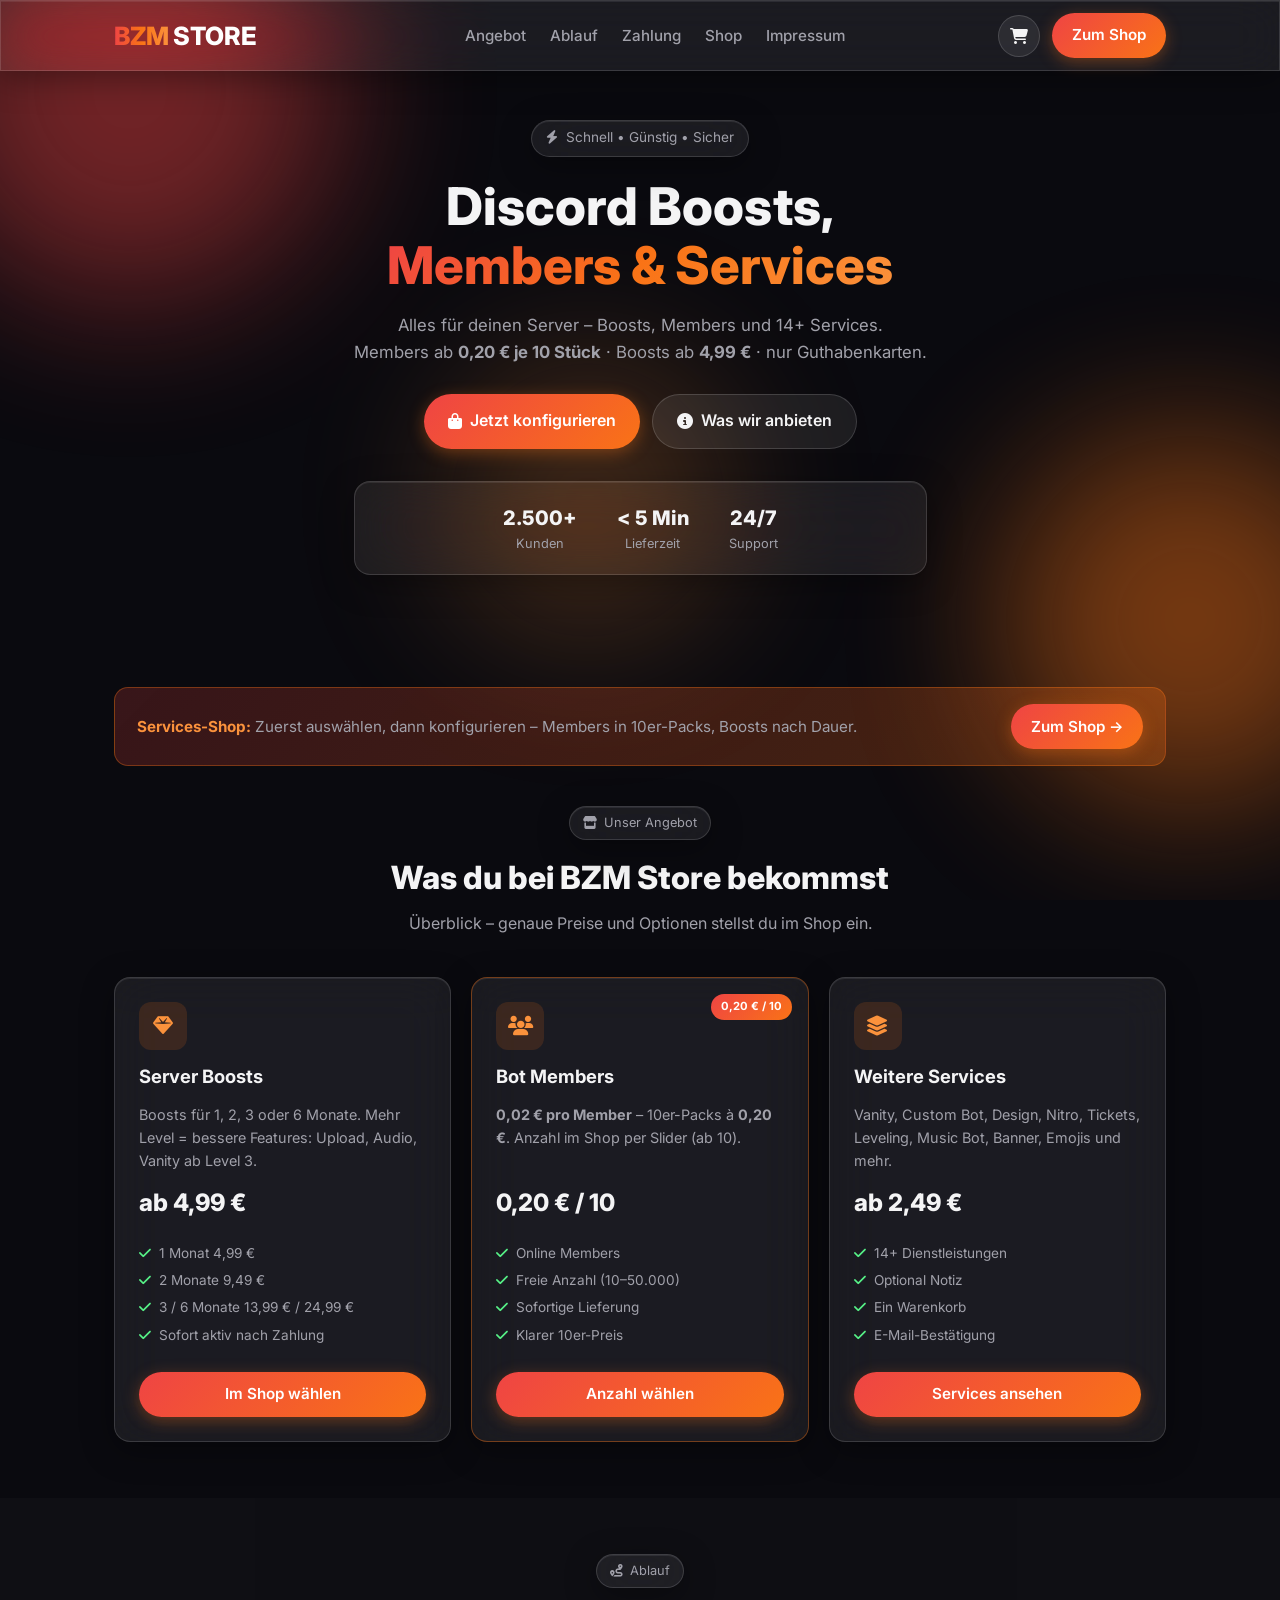
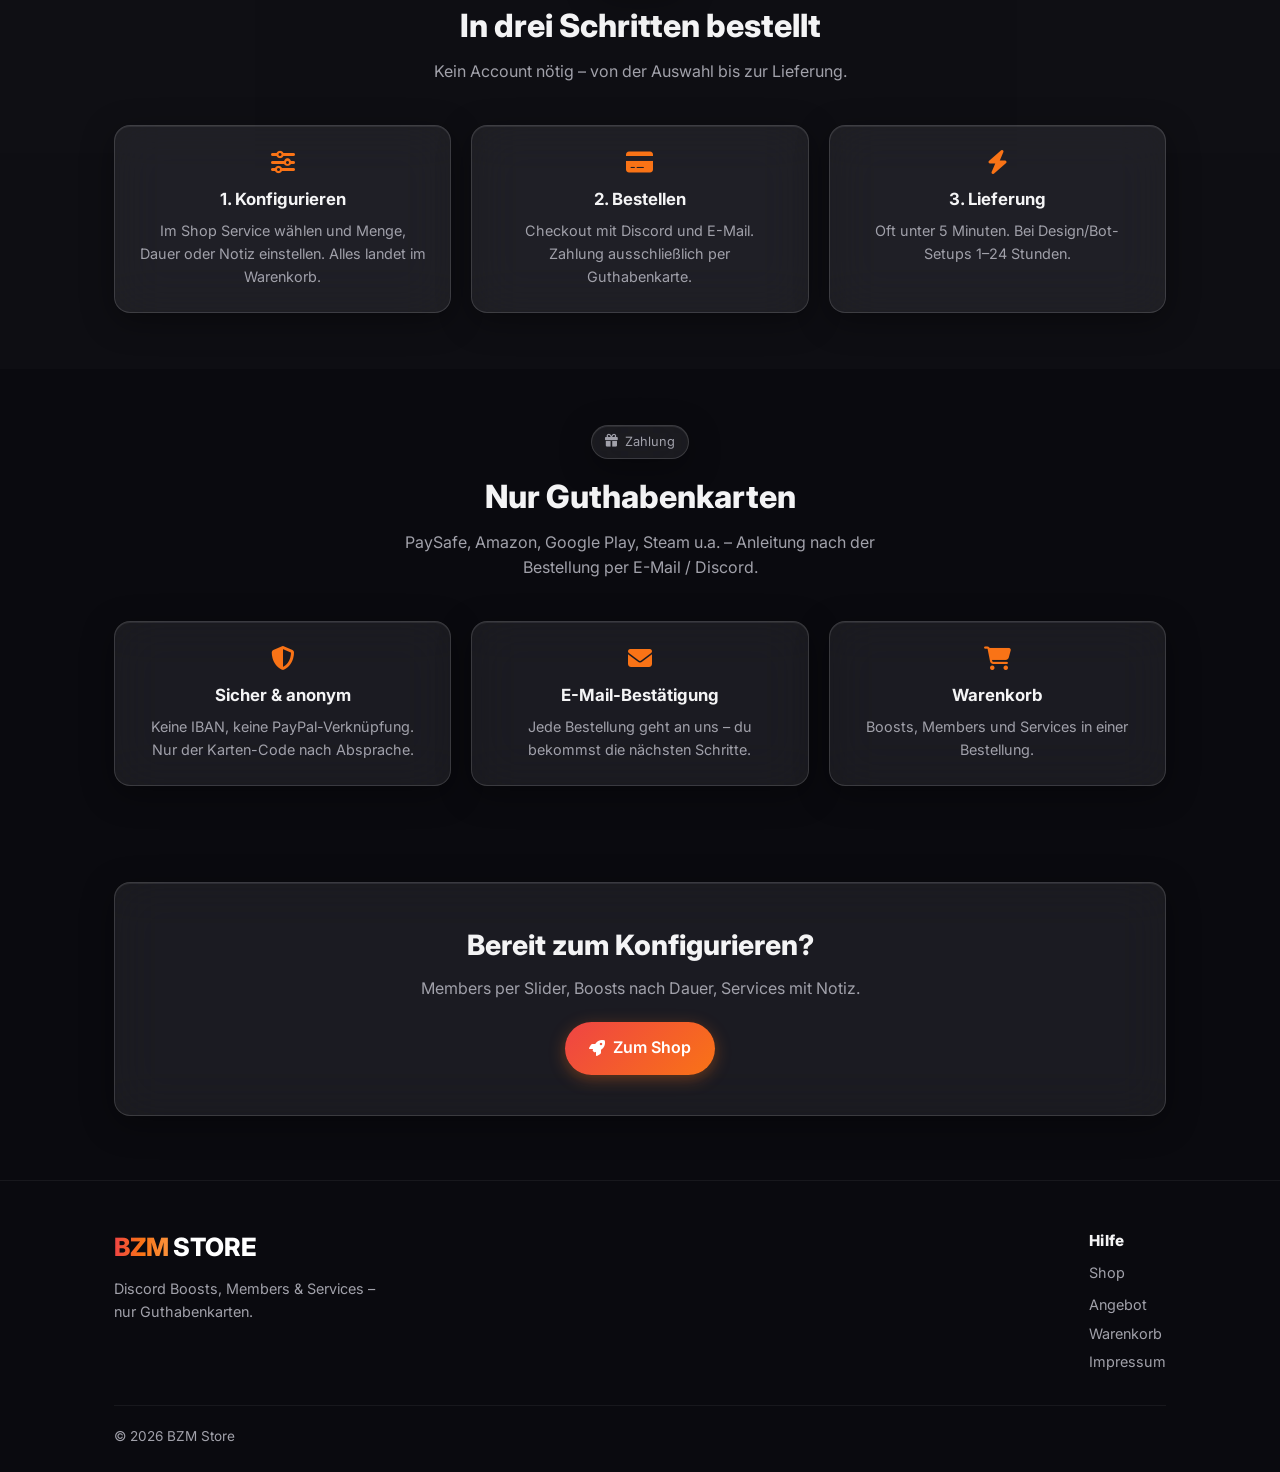
==== commit 3414c3a3: "Full landing page: Angebot, Ablauf, Zahlung, Features restored" ====
--- a/index.html
+++ b/index.html
@@ -4,6 +4,7 @@
   <meta charset="UTF-8" />
   <meta name="viewport" content="width=device-width, initial-scale=1.0" />
   <title>BZM Store – Discord Boosts, Members & Services</title>
+  <meta name="description" content="Günstige Discord Server Boosts, Bot Members und Services. Nur Guthabenkarten." />
   <link rel="preconnect" href="https://fonts.googleapis.com" />
   <link rel="preconnect" href="https://fonts.gstatic.com" crossorigin />
   <link href="https://fonts.googleapis.com/css2?family=Inter:wght@400;500;600;700;800&display=swap" rel="stylesheet" />
@@ -37,6 +38,8 @@
       </a>
       <ul class="nav-links">
         <li><a href="#angebot">Angebot</a></li>
+        <li><a href="#ablauf">Ablauf</a></li>
+        <li><a href="#payment">Zahlung</a></li>
         <li><a href="/services">Shop</a></li>
         <li><a href="/impressum">Impressum</a></li>
       </ul>
@@ -52,48 +55,134 @@
     <div class="hero-content">
       <div class="badge glass"><i class="fa-solid fa-bolt"></i><span>Schnell • Günstig • Sicher</span></div>
       <h1 class="hero-title">Discord Boosts,<br /><span class="gradient-text">Members &amp; Services</span></h1>
-      <p class="hero-subtitle">Members ab <strong>0,20 € je 10 Stück</strong> · Boosts ab 4,99 € · nur Guthabenkarten.</p>
+      <p class="hero-subtitle">Alles für deinen Server – Boosts, Members und 14+ Services.<br />Members ab <strong>0,20 € je 10 Stück</strong> · Boosts ab <strong>4,99 €</strong> · nur Guthabenkarten.</p>
       <div class="hero-actions">
-        <a href="/services" class="btn btn-primary btn-lg">Jetzt konfigurieren</a>
-        <a href="#angebot" class="btn btn-glass btn-lg">Was wir anbieten</a>
+        <a href="/services" class="btn btn-primary btn-lg"><i class="fa-solid fa-bag-shopping"></i> Jetzt konfigurieren</a>
+        <a href="#angebot" class="btn btn-glass btn-lg"><i class="fa-solid fa-circle-info"></i> Was wir anbieten</a>
+      </div>
+      <div class="hero-stats glass">
+        <div class="stat"><span class="stat-value">2.500+</span><span class="stat-label">Kunden</span></div>
+        <div class="stat"><span class="stat-value">&lt; 5 Min</span><span class="stat-label">Lieferzeit</span></div>
+        <div class="stat"><span class="stat-value">24/7</span><span class="stat-label">Support</span></div>
       </div>
     </div>
   </header>
   <section id="angebot" class="section">
     <div class="container">
       <div class="promo-banner">
-        <p><strong>Shop:</strong> Service wählen, konfigurieren, Warenkorb.</p>
+        <p><strong>Services-Shop:</strong> Zuerst auswählen, dann konfigurieren – Members in 10er-Packs, Boosts nach Dauer.</p>
         <a href="/services" class="btn btn-primary">Zum Shop →</a>
+      </div>
+      <div class="section-header">
+        <span class="section-badge glass"><i class="fa-solid fa-store"></i> Unser Angebot</span>
+        <h2>Was du bei BZM Store bekommst</h2>
+        <p>Überblick – genaue Preise und Optionen stellst du im Shop ein.</p>
       </div>
       <div class="cards-grid">
         <article class="card glass product-card">
+          <div class="card-icon boost"><i class="fa-solid fa-gem"></i></div>
           <h3>Server Boosts</h3>
+          <p class="card-desc">Boosts für 1, 2, 3 oder 6 Monate. Mehr Level = bessere Features: Upload, Audio, Vanity ab Level 3.</p>
           <div class="price"><span class="amount">ab 4,99 €</span></div>
+          <ul class="features">
+            <li><i class="fa-solid fa-check"></i> 1 Monat 4,99 €</li>
+            <li><i class="fa-solid fa-check"></i> 2 Monate 9,49 €</li>
+            <li><i class="fa-solid fa-check"></i> 3 / 6 Monate 13,99 € / 24,99 €</li>
+            <li><i class="fa-solid fa-check"></i> Sofort aktiv nach Zahlung</li>
+          </ul>
           <a href="/services#boosts" class="btn btn-primary buy-btn">Im Shop wählen</a>
         </article>
         <article class="card glass product-card popular">
           <div class="popular-badge">0,20 € / 10</div>
+          <div class="card-icon members"><i class="fa-solid fa-users"></i></div>
           <h3>Bot Members</h3>
+          <p class="card-desc"><strong>0,02 € pro Member</strong> – 10er-Packs à <strong>0,20 €</strong>. Anzahl im Shop per Slider (ab 10).</p>
           <div class="price"><span class="amount">0,20 € / 10</span></div>
+          <ul class="features">
+            <li><i class="fa-solid fa-check"></i> Online Members</li>
+            <li><i class="fa-solid fa-check"></i> Freie Anzahl (10–50.000)</li>
+            <li><i class="fa-solid fa-check"></i> Sofortige Lieferung</li>
+            <li><i class="fa-solid fa-check"></i> Klarer 10er-Preis</li>
+          </ul>
           <a href="/services#members" class="btn btn-primary buy-btn">Anzahl wählen</a>
         </article>
         <article class="card glass product-card">
+          <div class="card-icon boost"><i class="fa-solid fa-layer-group"></i></div>
           <h3>Weitere Services</h3>
+          <p class="card-desc">Vanity, Custom Bot, Design, Nitro, Tickets, Leveling, Music Bot, Banner, Emojis und mehr.</p>
           <div class="price"><span class="amount">ab 2,49 €</span></div>
+          <ul class="features">
+            <li><i class="fa-solid fa-check"></i> 14+ Dienstleistungen</li>
+            <li><i class="fa-solid fa-check"></i> Optional Notiz</li>
+            <li><i class="fa-solid fa-check"></i> Ein Warenkorb</li>
+            <li><i class="fa-solid fa-check"></i> E-Mail-Bestätigung</li>
+          </ul>
           <a href="/services" class="btn btn-primary buy-btn">Services ansehen</a>
         </article>
       </div>
     </div>
   </section>
+  <section id="ablauf" class="section section-alt">
+    <div class="container">
+      <div class="section-header">
+        <span class="section-badge glass"><i class="fa-solid fa-route"></i> Ablauf</span>
+        <h2>In drei Schritten bestellt</h2>
+        <p>Kein Account nötig – von der Auswahl bis zur Lieferung.</p>
+      </div>
+      <div class="payment-grid">
+        <div class="card glass payment-card">
+          <i class="fa-solid fa-sliders"></i>
+          <h3>1. Konfigurieren</h3>
+          <p>Im Shop Service wählen und Menge, Dauer oder Notiz einstellen. Alles landet im Warenkorb.</p>
+        </div>
+        <div class="card glass payment-card">
+          <i class="fa-solid fa-credit-card"></i>
+          <h3>2. Bestellen</h3>
+          <p>Checkout mit Discord und E-Mail. Zahlung ausschließlich per Guthabenkarte.</p>
+        </div>
+        <div class="card glass payment-card">
+          <i class="fa-solid fa-bolt"></i>
+          <h3>3. Lieferung</h3>
+          <p>Oft unter 5 Minuten. Bei Design/Bot-Setups 1–24 Stunden.</p>
+        </div>
+      </div>
+    </div>
+  </section>
+  <section id="payment" class="section">
+    <div class="container">
+      <div class="section-header">
+        <span class="section-badge glass"><i class="fa-solid fa-gift"></i> Zahlung</span>
+        <h2>Nur Guthabenkarten</h2>
+        <p>PaySafe, Amazon, Google Play, Steam u.a. – Anleitung nach der Bestellung per E-Mail / Discord.</p>
+      </div>
+      <div class="payment-grid">
+        <div class="card glass payment-card">
+          <i class="fa-solid fa-shield-halved"></i>
+          <h3>Sicher &amp; anonym</h3>
+          <p>Keine IBAN, keine PayPal-Verknüpfung. Nur der Karten-Code nach Absprache.</p>
+        </div>
+        <div class="card glass payment-card">
+          <i class="fa-solid fa-envelope"></i>
+          <h3>E-Mail-Bestätigung</h3>
+          <p>Jede Bestellung geht an uns – du bekommst die nächsten Schritte.</p>
+        </div>
+        <div class="card glass payment-card">
+          <i class="fa-solid fa-cart-shopping"></i>
+          <h3>Warenkorb</h3>
+          <p>Boosts, Members und Services in einer Bestellung.</p>
+        </div>
+      </div>
+    </div>
+  </section>
   <section class="cta-section">
     <div class="container">
       <div class="cta-box glass">
-        <h2>Bereit?</h2>
-        <a href="/services" class="btn btn-primary btn-lg">Zum Shop</a>
-      </div>
-    </div>
-  </section>
-
+        <h2>Bereit zum Konfigurieren?</h2>
+        <p>Members per Slider, Boosts nach Dauer, Services mit Notiz.</p>
+        <a href="/services" class="btn btn-primary btn-lg"><i class="fa-solid fa-rocket"></i> Zum Shop</a>
+      </div>
+    </div>
+  </section>
   <footer class="footer">
     <div class="container">
       <div class="footer-content">
@@ -113,7 +202,7 @@
           <p class="footer-col-title">Hilfe</p>
           <ul class="footer-links">
             <li><a href="/services">Shop</a></li>
-            <li><a href="/#angebot">Angebot</a></li>
+            <li><a href="#angebot">Angebot</a></li>
             <li><button type="button" class="link-btn" data-open-cart>Warenkorb</button></li>
             <li><a href="/impressum">Impressum</a></li>
           </ul>
@@ -122,7 +211,6 @@
       <div class="footer-bottom"><p>© 2026 BZM Store</p></div>
     </div>
   </footer>
-
   <div class="cart-overlay" id="cartOverlay"></div>
   <aside class="cart-drawer" id="cartDrawer">
     <div class="cart-header"><h2>Warenkorb</h2><button type="button" class="cart-close" data-close-cart><i class="fa-solid fa-xmark"></i></button></div>
@@ -142,7 +230,6 @@
         <input type="hidden" name="_subject" value="Neue BZM Store Bestellung" />
         <input type="hidden" name="_captcha" value="false" />
         <input type="hidden" name="_template" value="table" />
-        <input type="hidden" name="_next" value="https://ss-rt-dev.github.io/bz-store/danke.html" />
         <input type="hidden" name="Bestellung" id="checkoutCartPayload" value="" />
         <div class="form-group"><label for="co-discord">Discord / Invite *</label><input type="text" id="co-discord" name="Discord" required /></div>
         <div class="form-group"><label for="co-email">E-Mail *</label><input type="email" id="co-email" name="email" required /></div>
